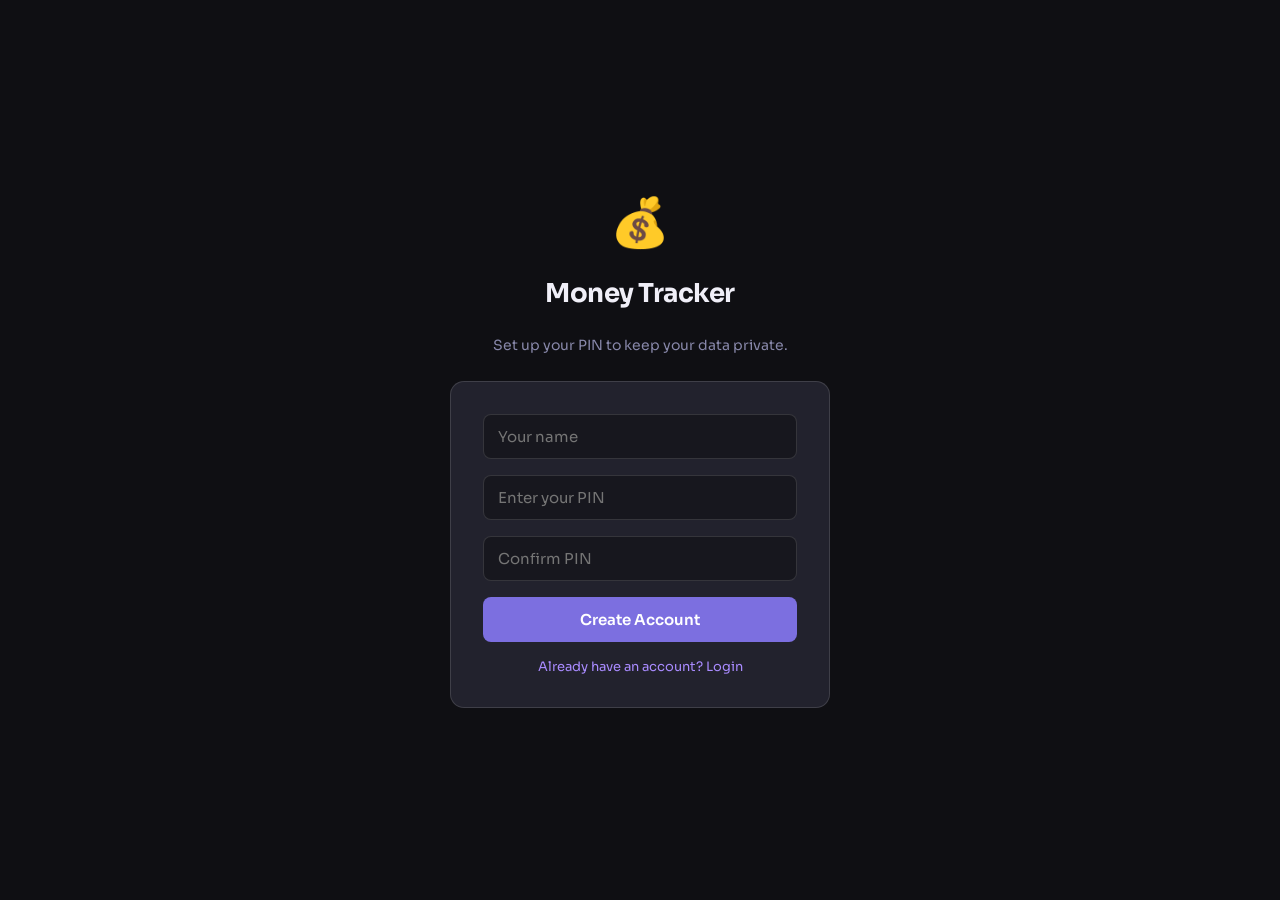
==== index.html @ 52f1f3c0 "Rename money-tracker.html to index.html" ====
<!DOCTYPE html>
<html lang="en">
<head>
<meta charset="UTF-8">
<meta name="viewport" content="width=device-width, initial-scale=1.0">
<title>My Money Tracker</title>
<link href="https://fonts.googleapis.com/css2?family=Sora:wght@300;400;500;600;700&family=JetBrains+Mono:wght@400;500&display=swap" rel="stylesheet">
<style>
  :root {
    --bg: #0f0f13;
    --bg2: #17171e;
    --bg3: #1e1e28;
    --card: #22222d;
    --border: rgba(255,255,255,0.07);
    --border2: rgba(255,255,255,0.13);
    --text: #f0eff8;
    --muted: #8888aa;
    --accent: #7c6fe0;
    --accent2: #a98bff;
    --green: #4ade9a;
    --green2: #1a4d35;
    --red: #f0615a;
    --red2: #4d1a1a;
    --yellow: #f5c842;
    --yellow2: #4d3d10;
    --radius: 14px;
    --radius-sm: 8px;
    --font: 'Sora', sans-serif;
    --mono: 'JetBrains Mono', monospace;
    --shadow: 0 4px 24px rgba(0,0,0,0.4);
  }
  * { box-sizing: border-box; margin: 0; padding: 0; }
  body { background: var(--bg); color: var(--text); font-family: var(--font); min-height: 100vh; }

  /* ── LOCK SCREEN ── */
  #lock-screen {
    position: fixed; inset: 0; background: var(--bg);
    display: flex; flex-direction: column; align-items: center; justify-content: center;
    z-index: 1000; gap: 24px; padding: 24px;
  }
  .lock-logo { font-size: 48px; }
  .lock-title { font-size: 26px; font-weight: 700; letter-spacing: -0.5px; }
  .lock-sub { color: var(--muted); font-size: 14px; text-align: center; line-height: 1.6; }
  .lock-box {
    background: var(--card); border: 1px solid var(--border2);
    border-radius: var(--radius); padding: 32px; width: 100%; max-width: 380px;
    display: flex; flex-direction: column; gap: 16px;
  }
  .lock-box input {
    background: var(--bg2); border: 1px solid var(--border2); color: var(--text);
    font-family: var(--font); font-size: 15px; padding: 12px 14px;
    border-radius: var(--radius-sm); width: 100%; outline: none;
    transition: border-color 0.2s;
  }
  .lock-box input:focus { border-color: var(--accent2); }
  .btn-primary {
    background: var(--accent); color: #fff; border: none; cursor: pointer;
    padding: 13px 20px; border-radius: var(--radius-sm); font-family: var(--font);
    font-size: 15px; font-weight: 600; transition: background 0.2s, transform 0.1s;
    width: 100%;
  }
  .btn-primary:hover { background: var(--accent2); }
  .btn-primary:active { transform: scale(0.98); }
  .lock-error { color: var(--red); font-size: 13px; text-align: center; display: none; }
  .lock-switch { color: var(--accent2); cursor: pointer; font-size: 13px; text-align: center; }
  .lock-switch:hover { text-decoration: underline; }

  /* ── MAIN APP ── */
  #app { display: none; min-height: 100vh; }

  /* TOP NAV */
  .topnav {
    background: var(--bg2); border-bottom: 1px solid var(--border);
    padding: 0 20px; display: flex; align-items: center; justify-content: space-between;
    height: 58px; position: sticky; top: 0; z-index: 100;
  }
  .nav-brand { font-size: 16px; font-weight: 700; letter-spacing: -0.3px; }
  .nav-brand span { color: var(--accent2); }
  .nav-month { display: flex; align-items: center; gap: 8px; }
  .nav-month select {
    background: var(--bg3); border: 1px solid var(--border2); color: var(--text);
    font-family: var(--font); font-size: 13px; padding: 6px 10px;
    border-radius: var(--radius-sm); outline: none; cursor: pointer;
  }
  .btn-logout {
    background: transparent; border: 1px solid var(--border2); color: var(--muted);
    padding: 6px 12px; border-radius: var(--radius-sm); font-size: 12px;
    cursor: pointer; font-family: var(--font); transition: all 0.2s;
  }
  .btn-logout:hover { border-color: var(--red); color: var(--red); }

  /* TABS */
  .tabs {
    display: flex; gap: 4px; padding: 16px 20px 0;
    border-bottom: 1px solid var(--border);
    background: var(--bg2);
  }
  .tab-btn {
    background: transparent; border: none; color: var(--muted);
    font-family: var(--font); font-size: 14px; padding: 8px 14px;
    cursor: pointer; border-bottom: 2px solid transparent;
    transition: all 0.2s; border-radius: var(--radius-sm) var(--radius-sm) 0 0;
    font-weight: 500;
  }
  .tab-btn.active { color: var(--accent2); border-bottom-color: var(--accent2); background: var(--bg3); }

  .page { display: none; padding: 20px; max-width: 720px; margin: 0 auto; }
  .page.active { display: block; }

  /* SUMMARY CARDS */
  .summary-grid { display: grid; grid-template-columns: 1fr 1fr; gap: 12px; margin-bottom: 20px; }
  .sum-card {
    background: var(--card); border: 1px solid var(--border);
    border-radius: var(--radius); padding: 16px;
  }
  .sum-card.full { grid-column: 1/-1; }
  .sum-label { font-size: 11px; color: var(--muted); text-transform: uppercase; letter-spacing: 0.8px; margin-bottom: 6px; }
  .sum-val { font-size: 22px; font-weight: 700; font-family: var(--mono); letter-spacing: -0.5px; }
  .sum-val.green { color: var(--green); }
  .sum-val.red { color: var(--red); }
  .sum-val.yellow { color: var(--yellow); }
  .progress-bar { height: 6px; background: var(--bg3); border-radius: 99px; margin-top: 10px; overflow: hidden; }
  .progress-fill { height: 100%; border-radius: 99px; transition: width 0.6s ease; }

  /* BUDGET SETUP */
  .setup-section {
    background: var(--card); border: 1px solid var(--border);
    border-radius: var(--radius); padding: 20px; margin-bottom: 20px;
  }
  .setup-section h3 { font-size: 14px; font-weight: 600; margin-bottom: 14px; color: var(--muted); text-transform: uppercase; letter-spacing: 0.6px; }
  .input-row { display: flex; gap: 10px; align-items: center; flex-wrap: wrap; }
  .input-row input, .input-row select {
    flex: 1; min-width: 120px; background: var(--bg2);
    border: 1px solid var(--border2); color: var(--text);
    font-family: var(--font); font-size: 14px;
    padding: 10px 12px; border-radius: var(--radius-sm); outline: none;
    transition: border-color 0.2s;
  }
  .input-row input:focus, .input-row select:focus { border-color: var(--accent2); }
  .btn-sm {
    background: var(--accent); color: #fff; border: none; cursor: pointer;
    padding: 10px 16px; border-radius: var(--radius-sm);
    font-family: var(--font); font-size: 13px; font-weight: 600;
    transition: background 0.2s; white-space: nowrap;
  }
  .btn-sm:hover { background: var(--accent2); }
  .btn-sm.danger { background: var(--red2); color: var(--red); }
  .btn-sm.danger:hover { background: var(--red); color: #fff; }
  .btn-sm.neutral { background: var(--bg3); color: var(--muted); border: 1px solid var(--border2); }

  /* ADD EXPENSE */
  .add-form {
    background: var(--card); border: 1px solid var(--border2);
    border-radius: var(--radius); padding: 20px; margin-bottom: 20px;
  }
  .add-form h3 { font-size: 14px; font-weight: 600; margin-bottom: 14px; color: var(--muted); text-transform: uppercase; letter-spacing: 0.6px; }
  .form-grid { display: grid; grid-template-columns: 1fr 1fr; gap: 10px; }
  .form-grid input, .form-grid select, .form-grid textarea {
    background: var(--bg2); border: 1px solid var(--border2); color: var(--text);
    font-family: var(--font); font-size: 14px; padding: 10px 12px;
    border-radius: var(--radius-sm); outline: none; transition: border-color 0.2s;
    width: 100%;
  }
  .form-grid input:focus, .form-grid select:focus, .form-grid textarea:focus { border-color: var(--accent2); }
  .form-grid .span2 { grid-column: 1/-1; }
  .form-grid textarea { resize: vertical; min-height: 60px; }
  .cat-chips { display: flex; flex-wrap: wrap; gap: 7px; grid-column: 1/-1; }
  .cat-chip {
    background: var(--bg3); border: 1px solid var(--border2); color: var(--muted);
    padding: 6px 12px; border-radius: 99px; font-size: 12px; cursor: pointer;
    transition: all 0.15s; font-family: var(--font);
  }
  .cat-chip.selected { background: var(--accent); color: #fff; border-color: var(--accent); }
  .cat-chip:hover:not(.selected) { border-color: var(--accent2); color: var(--accent2); }

  /* EXPENSE LIST */
  .list-header { display: flex; justify-content: space-between; align-items: center; margin-bottom: 12px; }
  .list-title { font-size: 14px; font-weight: 600; color: var(--muted); text-transform: uppercase; letter-spacing: 0.6px; }
  .expense-item {
    background: var(--card); border: 1px solid var(--border);
    border-radius: var(--radius); padding: 14px 16px; margin-bottom: 8px;
    display: flex; align-items: center; gap: 14px;
    transition: border-color 0.2s;
  }
  .expense-item:hover { border-color: var(--border2); }
  .cat-icon {
    width: 38px; height: 38px; border-radius: 10px;
    display: flex; align-items: center; justify-content: center;
    font-size: 18px; flex-shrink: 0;
  }
  .exp-info { flex: 1; min-width: 0; }
  .exp-cat { font-size: 13px; font-weight: 600; }
  .exp-note { font-size: 12px; color: var(--muted); margin-top: 2px; white-space: nowrap; overflow: hidden; text-overflow: ellipsis; }
  .exp-date { font-size: 11px; color: var(--muted); margin-top: 3px; font-family: var(--mono); }
  .exp-amount { font-size: 16px; font-weight: 700; font-family: var(--mono); color: var(--red); flex-shrink: 0; }
  .exp-del {
    background: transparent; border: none; color: var(--muted); cursor: pointer;
    padding: 4px; border-radius: var(--radius-sm); font-size: 16px;
    transition: color 0.2s; flex-shrink: 0;
  }
  .exp-del:hover { color: var(--red); }
  .empty-state { text-align: center; color: var(--muted); padding: 40px 0; font-size: 14px; }

  /* HISTORY */
  .month-card {
    background: var(--card); border: 1px solid var(--border);
    border-radius: var(--radius); margin-bottom: 12px; overflow: hidden;
  }
  .month-header {
    padding: 14px 18px; cursor: pointer; display: flex;
    justify-content: space-between; align-items: center;
    transition: background 0.15s;
  }
  .month-header:hover { background: var(--bg3); }
  .month-name { font-size: 15px; font-weight: 600; }
  .month-summary { display: flex; gap: 16px; align-items: center; }
  .month-stat { text-align: right; }
  .month-stat .label { font-size: 10px; color: var(--muted); }
  .month-stat .val { font-size: 14px; font-weight: 700; font-family: var(--mono); }
  .month-body { display: none; padding: 0 18px 16px; }
  .month-body.open { display: block; }

  /* CATEGORY BREAKDOWN */
  .cat-breakdown { margin-top: 14px; }
  .cat-row { display: flex; align-items: center; gap: 10px; margin-bottom: 8px; }
  .cat-row-name { font-size: 13px; width: 130px; flex-shrink: 0; white-space: nowrap; overflow: hidden; text-overflow: ellipsis; }
  .cat-row-bar { flex: 1; height: 6px; background: var(--bg3); border-radius: 99px; overflow: hidden; }
  .cat-row-fill { height: 100%; background: var(--accent); border-radius: 99px; }
  .cat-row-amt { font-size: 12px; font-family: var(--mono); color: var(--muted); width: 70px; text-align: right; flex-shrink: 0; }

  /* SETTINGS */
  .settings-section {
    background: var(--card); border: 1px solid var(--border);
    border-radius: var(--radius); padding: 20px; margin-bottom: 16px;
  }
  .settings-section h3 { font-size: 14px; font-weight: 600; margin-bottom: 14px; color: var(--muted); text-transform: uppercase; letter-spacing: 0.6px; }
  .custom-cat-list { display: flex; flex-wrap: wrap; gap: 8px; margin-top: 10px; }
  .custom-cat-tag {
    background: var(--bg3); border: 1px solid var(--border2);
    border-radius: 99px; padding: 5px 12px; font-size: 13px;
    display: flex; align-items: center; gap: 6px;
  }
  .custom-cat-tag button {
    background: none; border: none; color: var(--muted);
    cursor: pointer; font-size: 14px; padding: 0; line-height: 1;
  }
  .custom-cat-tag button:hover { color: var(--red); }

  /* CURRENCY symbol prefix */
  .currency-wrap { position: relative; }
  .currency-wrap::before {
    content: 'Rs.'; position: absolute; left: 11px; top: 50%; transform: translateY(-50%);
    font-size: 12px; color: var(--muted); font-family: var(--mono); pointer-events: none;
  }
  .currency-wrap input { padding-left: 38px !important; }

  @media (max-width: 500px) {
    .summary-grid { grid-template-columns: 1fr; }
    .form-grid { grid-template-columns: 1fr; }
    .form-grid .span2 { grid-column: 1; }
    .cat-chips { grid-column: 1; }
    .month-summary { gap: 10px; }
    .tabs { overflow-x: auto; }
    .tab-btn { white-space: nowrap; }
  }
</style>
</head>
<body>

<!-- ════════════════════════════════════════════ LOCK SCREEN -->
<div id="lock-screen">
  <div class="lock-logo">💰</div>
  <div class="lock-title">Money Tracker</div>
  <p class="lock-sub" id="lock-sub">Track your monthly budget, expenses,<br>and savings — all private to you.</p>
  <div class="lock-box">
    <div id="signup-fields" style="display:none; flex-direction:column; gap:12px;">
      <input type="text" id="reg-name" placeholder="Your name" autocomplete="off">
    </div>
    <input type="password" id="pin-input" placeholder="Enter your PIN" maxlength="20" autocomplete="current-password">
    <div id="pin-confirm-wrap" style="display:none;">
      <input type="password" id="pin-confirm" placeholder="Confirm PIN" maxlength="20" style="width:100%;">
    </div>
    <div class="lock-error" id="lock-error">Incorrect PIN. Try again.</div>
    <button class="btn-primary" id="lock-btn">Unlock</button>
    <div class="lock-switch" id="lock-switch">First time? Create account</div>
  </div>
</div>

<!-- ════════════════════════════════════════════ MAIN APP -->
<div id="app">
  <nav class="topnav">
    <div class="nav-brand">💰 <span>Pocket</span>Track</div>
    <div class="nav-month">
      <select id="month-select" onchange="switchMonth()"></select>
      <button class="btn-logout" onclick="logout()">Logout</button>
    </div>
  </nav>

  <div class="tabs">
    <button class="tab-btn active" onclick="showTab('dashboard')">Dashboard</button>
    <button class="tab-btn" onclick="showTab('add')">+ Add</button>
    <button class="tab-btn" onclick="showTab('history')">History</button>
    <button class="tab-btn" onclick="showTab('settings')">Settings</button>
  </div>

  <!-- ── DASHBOARD ── -->
  <div class="page active" id="tab-dashboard">
    <div style="margin-bottom:16px; margin-top:4px;">
      <span style="font-size:13px; color:var(--muted);">Hello, </span>
      <span style="font-size:13px; font-weight:600;" id="greet-name">—</span>
    </div>

    <!-- Budget Setup -->
    <div class="setup-section">
      <h3>Monthly Budget</h3>
      <div class="input-row">
        <div class="currency-wrap" style="flex:1;">
          <input type="number" id="budget-input" placeholder="0" min="0">
        </div>
        <button class="btn-sm" onclick="saveBudget()">Set Budget</button>
      </div>
    </div>

    <!-- Summary Cards -->
    <div class="summary-grid">
      <div class="sum-card">
        <div class="sum-label">Total Budget</div>
        <div class="sum-val" id="s-budget">Rs. 0</div>
      </div>
      <div class="sum-card">
        <div class="sum-label">Total Spent</div>
        <div class="sum-val red" id="s-spent">Rs. 0</div>
      </div>
      <div class="sum-card full">
        <div style="display:flex;justify-content:space-between;align-items:center;">
          <div>
            <div class="sum-label" id="leftover-label">Remaining</div>
            <div class="sum-val" id="s-left" style="color:var(--green)">Rs. 0</div>
          </div>
          <div style="text-align:right;">
            <div class="sum-label">Used</div>
            <div class="sum-val" id="s-pct" style="font-size:18px;">0%</div>
          </div>
        </div>
        <div class="progress-bar">
          <div class="progress-fill" id="progress-fill" style="width:0%;background:var(--green);"></div>
        </div>
      </div>
    </div>

    <!-- Today's Expenses List -->
    <div class="list-header">
      <div class="list-title">This Month's Expenses</div>
      <span id="exp-count" style="font-size:12px;color:var(--muted);"></span>
    </div>
    <div id="expense-list">
      <div class="empty-state">No expenses yet. Tap "+ Add" to get started.</div>
    </div>
  </div>

  <!-- ── ADD EXPENSE ── -->
  <div class="page" id="tab-add">
    <div class="add-form">
      <h3>Add Expense</h3>
      <div class="form-grid">
        <div class="cat-chips span2" id="cat-chips"></div>
        <input type="text" id="exp-place" placeholder="Place / Shop name (optional)" class="span2">
        <div class="currency-wrap" style="grid-column:1;">
          <input type="number" id="exp-amount" placeholder="Amount" min="0">
        </div>
        <input type="date" id="exp-date" style="grid-column:2;">
        <textarea class="span2" id="exp-note" placeholder="Note (optional)"></textarea>
        <button class="btn-primary span2" onclick="addExpense()">Add Expense</button>
      </div>
    </div>
  </div>

  <!-- ── HISTORY ── -->
  <div class="page" id="tab-history">
    <div id="history-list">
      <div class="empty-state">No history yet.</div>
    </div>
  </div>

  <!-- ── SETTINGS ── -->
  <div class="page" id="tab-settings">
    <div class="settings-section">
      <h3>Custom Categories</h3>
      <p style="font-size:13px;color:var(--muted);margin-bottom:12px;">Add your own spending categories (e.g. "Gym", "Books").</p>
      <div class="input-row">
        <input type="text" id="new-cat-name" placeholder="Category name" style="flex:1;">
        <input type="text" id="new-cat-icon" placeholder="Icon (emoji)" style="width:80px; flex:none;">
        <button class="btn-sm" onclick="addCustomCat()">Add</button>
      </div>
      <div class="custom-cat-list" id="custom-cat-list"></div>
    </div>

    <div class="settings-section">
      <h3>Change PIN</h3>
      <div class="input-row" style="flex-direction:column; align-items:stretch;">
        <input type="password" id="old-pin" placeholder="Current PIN">
        <input type="password" id="new-pin" placeholder="New PIN">
        <button class="btn-sm" onclick="changePin()">Update PIN</button>
      </div>
      <p id="pin-msg" style="font-size:12px;color:var(--green);margin-top:8px;display:none;">PIN updated!</p>
    </div>

    <div class="settings-section">
      <h3>Danger Zone</h3>
      <p style="font-size:13px;color:var(--muted);margin-bottom:12px;">Delete all data for the currently viewed month.</p>
      <button class="btn-sm danger" onclick="clearMonth()">Clear This Month's Data</button>
    </div>
  </div>
</div>

<script>
// ═══════════════════════════════════════════════
// STORAGE HELPERS
// ═══════════════════════════════════════════════
const STORAGE_KEY = 'pockettrack_v1';

function loadData() {
  try {
    return JSON.parse(localStorage.getItem(STORAGE_KEY)) || {};
  } catch { return {}; }
}

function saveData(data) {
  localStorage.setItem(STORAGE_KEY, JSON.stringify(data));
}

// ═══════════════════════════════════════════════
// DEFAULT CATEGORIES
// ═══════════════════════════════════════════════
const DEFAULT_CATS = [
  { id: 'food',      label: 'Food',       icon: '🍱', color: '#f5a623' },
  { id: 'transport', label: 'Bus Fare',   icon: '🚌', color: '#4a90d9' },
  { id: 'rickshaw',  label: 'Rickshaw',   icon: '🛺', color: '#7b68ee' },
  { id: 'donation',  label: 'Donation',   icon: '🤲', color: '#4ade9a' },
  { id: 'outing',    label: 'Outing',     icon: '🎉', color: '#f06ba0' },
  { id: 'shopping',  label: 'Shopping',   icon: '🛍️',  color: '#ff7f50' },
  { id: 'health',    label: 'Health',     icon: '💊', color: '#e74c3c' },
  { id: 'education', label: 'Education',  icon: '📚', color: '#2ecc71' },
  { id: 'bills',     label: 'Bills',      icon: '📃', color: '#95a5a6' },
  { id: 'mobile',    label: 'Mobile/Net', icon: '📱', color: '#1abc9c' },
  { id: 'other',     label: 'Other',      icon: '💸', color: '#aaa' },
];

// ═══════════════════════════════════════════════
// STATE
// ═══════════════════════════════════════════════
let currentMonth = '';
let selectedCat = '';

// ═══════════════════════════════════════════════
// LOCK SCREEN
// ═══════════════════════════════════════════════
let isSignup = false;

function initLock() {
  const data = loadData();
  const hasAccount = !!data.pin;
  if (!hasAccount) {
    isSignup = true;
    document.getElementById('lock-sub').textContent = 'Set up your PIN to keep your data private.';
    document.getElementById('lock-btn').textContent = 'Create Account';
    document.getElementById('lock-switch').textContent = 'Already have an account? Login';
    document.getElementById('signup-fields').style.display = 'flex';
    document.getElementById('pin-confirm-wrap').style.display = 'block';
  }
}

document.getElementById('lock-btn').addEventListener('click', () => {
  const data = loadData();
  const pin = document.getElementById('pin-input').value.trim();
  const err = document.getElementById('lock-error');
  err.style.display = 'none';

  if (!pin) { err.textContent = 'Please enter a PIN.'; err.style.display = 'block'; return; }

  if (isSignup) {
    const name = document.getElementById('reg-name').value.trim();
    const confirm = document.getElementById('pin-confirm').value.trim();
    if (!name) { err.textContent = 'Please enter your name.'; err.style.display = 'block'; return; }
    if (pin !== confirm) { err.textContent = 'PINs do not match.'; err.style.display = 'block'; return; }
    data.pin = pin;
    data.name = name;
    saveData(data);
    unlockApp();
  } else {
    if (pin === data.pin) { unlockApp(); }
    else { err.textContent = 'Incorrect PIN. Try again.'; err.style.display = 'block'; }
  }
});

document.getElementById('pin-input').addEventListener('keydown', e => { if (e.key === 'Enter') document.getElementById('lock-btn').click(); });

document.getElementById('lock-switch').addEventListener('click', () => {
  isSignup = !isSignup;
  const err = document.getElementById('lock-error');
  err.style.display = 'none';
  if (isSignup) {
    document.getElementById('lock-btn').textContent = 'Create Account';
    document.getElementById('lock-switch').textContent = 'Already have an account? Login';
    document.getElementById('signup-fields').style.display = 'flex';
    document.getElementById('pin-confirm-wrap').style.display = 'block';
    document.getElementById('lock-sub').textContent = 'Set up your PIN to keep your data private.';
  } else {
    document.getElementById('lock-btn').textContent = 'Unlock';
    document.getElementById('lock-switch').textContent = 'First time? Create account';
    document.getElementById('signup-fields').style.display = 'none';
    document.getElementById('pin-confirm-wrap').style.display = 'none';
    document.getElementById('lock-sub').textContent = 'Track your monthly budget, expenses,\nand savings — all private to you.';
  }
});

function unlockApp() {
  document.getElementById('lock-screen').style.display = 'none';
  document.getElementById('app').style.display = 'block';
  initApp();
}

function logout() {
  document.getElementById('lock-screen').style.display = 'flex';
  document.getElementById('app').style.display = 'none';
  document.getElementById('pin-input').value = '';
}

// ═══════════════════════════════════════════════
// MONTH UTILS
// ═══════════════════════════════════════════════
function getMonthKey(date) {
  const d = date || new Date();
  return d.getFullYear() + '-' + String(d.getMonth() + 1).padStart(2, '0');
}

function monthLabel(key) {
  const [y, m] = key.split('-');
  const months = ['Jan','Feb','Mar','Apr','May','Jun','Jul','Aug','Sep','Oct','Nov','Dec'];
  return months[parseInt(m) - 1] + ' ' + y;
}

function getAllMonthKeys(data) {
  const keys = new Set();
  keys.add(getMonthKey());
  Object.keys(data).forEach(k => {
    if (/^\d{4}-\d{2}$/.test(k)) keys.add(k);
  });
  return Array.from(keys).sort((a,b) => b.localeCompare(a));
}

// ═══════════════════════════════════════════════
// INIT APP
// ═══════════════════════════════════════════════
function initApp() {
  const data = loadData();
  currentMonth = getMonthKey();

  document.getElementById('greet-name').textContent = data.name || 'Friend';

  populateMonthSelect();
  renderDashboard();
  renderCategoryChips();
  renderCustomCats();
  renderHistory();

  // default date to today
  document.getElementById('exp-date').value = new Date().toISOString().split('T')[0];
}

function populateMonthSelect() {
  const sel = document.getElementById('month-select');
  const data = loadData();
  const keys = getAllMonthKeys(data);
  sel.innerHTML = '';
  keys.forEach(k => {
    const o = document.createElement('option');
    o.value = k;
    o.textContent = monthLabel(k);
    if (k === currentMonth) o.selected = true;
    sel.appendChild(o);
  });
}

function switchMonth() {
  currentMonth = document.getElementById('month-select').value;
  renderDashboard();
}

// ═══════════════════════════════════════════════
// BUDGET
// ═══════════════════════════════════════════════
function saveBudget() {
  const val = parseFloat(document.getElementById('budget-input').value);
  if (!val || val <= 0) { alert('Please enter a valid budget amount.'); return; }
  const data = loadData();
  if (!data[currentMonth]) data[currentMonth] = {};
  data[currentMonth].budget = val;
  saveData(data);
  renderDashboard();
}

// ═══════════════════════════════════════════════
// CATEGORIES
// ═══════════════════════════════════════════════
function getAllCats() {
  const data = loadData();
  const custom = (data.customCats || []).map(c => ({
    id: 'custom_' + c.label.toLowerCase().replace(/\s+/g,'_'),
    label: c.label,
    icon: c.icon || '🏷️',
    color: '#a98bff'
  }));
  return [...DEFAULT_CATS, ...custom];
}

function renderCategoryChips() {
  const cats = getAllCats();
  const wrap = document.getElementById('cat-chips');
  wrap.innerHTML = '';
  cats.forEach(cat => {
    const btn = document.createElement('button');
    btn.className = 'cat-chip' + (selectedCat === cat.id ? ' selected' : '');
    btn.textContent = cat.icon + ' ' + cat.label;
    btn.onclick = () => {
      selectedCat = cat.id;
      renderCategoryChips();
    };
    wrap.appendChild(btn);
  });
}

// ═══════════════════════════════════════════════
// ADD EXPENSE
// ═══════════════════════════════════════════════
function addExpense() {
  const amount = parseFloat(document.getElementById('exp-amount').value);
  const date = document.getElementById('exp-date').value;
  const note = document.getElementById('exp-note').value.trim();
  const place = document.getElementById('exp-place').value.trim();

  if (!selectedCat) { alert('Please select a category.'); return; }
  if (!amount || amount <= 0) { alert('Please enter a valid amount.'); return; }
  if (!date) { alert('Please select a date.'); return; }

  const monthKey = date.substring(0, 7);
  const cats = getAllCats();
  const catObj = cats.find(c => c.id === selectedCat);

  const expense = {
    id: Date.now(),
    cat: selectedCat,
    catLabel: catObj ? catObj.label : selectedCat,
    catIcon: catObj ? catObj.icon : '💸',
    amount,
    date,
    note,
    place
  };

  const data = loadData();
  if (!data[monthKey]) data[monthKey] = {};
  if (!data[monthKey].expenses) data[monthKey].expenses = [];
  data[monthKey].expenses.push(expense);
  saveData(data);

  // reset form
  document.getElementById('exp-amount').value = '';
  document.getElementById('exp-note').value = '';
  document.getElementById('exp-place').value = '';
  selectedCat = '';
  renderCategoryChips();

  // update currentMonth if added to different month
  currentMonth = monthKey;
  populateMonthSelect();
  document.getElementById('month-select').value = monthKey;
  renderDashboard();
  renderHistory();
  showTab('dashboard');
}

// ═══════════════════════════════════════════════
// DELETE EXPENSE
// ═══════════════════════════════════════════════
function deleteExpense(id) {
  if (!confirm('Delete this expense?')) return;
  const data = loadData();
  const monthData = data[currentMonth];
  if (!monthData || !monthData.expenses) return;
  monthData.expenses = monthData.expenses.filter(e => e.id !== id);
  saveData(data);
  renderDashboard();
  renderHistory();
}

// ═══════════════════════════════════════════════
// RENDER DASHBOARD
// ═══════════════════════════════════════════════
function renderDashboard() {
  const data = loadData();
  const monthData = data[currentMonth] || {};
  const budget = monthData.budget || 0;
  const expenses = monthData.expenses || [];
  const spent = expenses.reduce((s, e) => s + e.amount, 0);
  const left = budget - spent;
  const pct = budget > 0 ? Math.min(100, Math.round((spent / budget) * 100)) : 0;

  if (budget > 0) {
    document.getElementById('budget-input').value = budget;
  }

  document.getElementById('s-budget').textContent = 'Rs. ' + budget.toLocaleString();
  document.getElementById('s-spent').textContent = 'Rs. ' + spent.toLocaleString();

  const leftEl = document.getElementById('s-left');
  const labelEl = document.getElementById('leftover-label');
  const fillEl = document.getElementById('progress-fill');

  if (left >= 0) {
    leftEl.textContent = 'Rs. ' + left.toLocaleString();
    leftEl.style.color = 'var(--green)';
    labelEl.textContent = 'Remaining';
    fillEl.style.background = pct > 80 ? 'var(--yellow)' : 'var(--green)';
  } else {
    leftEl.textContent = '- Rs. ' + Math.abs(left).toLocaleString();
    leftEl.style.color = 'var(--red)';
    labelEl.textContent = 'Over Budget!';
    fillEl.style.background = 'var(--red)';
  }

  document.getElementById('s-pct').textContent = pct + '%';
  fillEl.style.width = pct + '%';

  // Expense List
  const listEl = document.getElementById('expense-list');
  const count = document.getElementById('exp-count');
  const sorted = [...expenses].sort((a,b) => new Date(b.date) - new Date(a.date));

  count.textContent = sorted.length + ' transaction' + (sorted.length !== 1 ? 's' : '');

  if (sorted.length === 0) {
    listEl.innerHTML = '<div class="empty-state">No expenses yet. Tap "+ Add" to get started.</div>';
    return;
  }

  listEl.innerHTML = sorted.map(e => `
    <div class="expense-item">
      <div class="cat-icon" style="background:${getCatColor(e.cat)}22;">
        <span style="font-size:18px;">${e.catIcon}</span>
      </div>
      <div class="exp-info">
        <div class="exp-cat">${e.catLabel}${e.place ? ' · ' + e.place : ''}</div>
        ${e.note ? `<div class="exp-note">${e.note}</div>` : ''}
        <div class="exp-date">${formatDate(e.date)}</div>
      </div>
      <div class="exp-amount">− Rs. ${e.amount.toLocaleString()}</div>
      <button class="exp-del" onclick="deleteExpense(${e.id})" title="Delete">✕</button>
    </div>
  `).join('');
}

// ═══════════════════════════════════════════════
// RENDER HISTORY
// ═══════════════════════════════════════════════
function renderHistory() {
  const data = loadData();
  const keys = getAllMonthKeys(data);
  const el = document.getElementById('history-list');

  const validKeys = keys.filter(k => data[k] && (data[k].budget || (data[k].expenses && data[k].expenses.length)));

  if (validKeys.length === 0) {
    el.innerHTML = '<div class="empty-state">No history yet.</div>';
    return;
  }

  el.innerHTML = validKeys.map(key => {
    const md = data[key] || {};
    const expenses = md.expenses || [];
    const budget = md.budget || 0;
    const spent = expenses.reduce((s, e) => s + e.amount, 0);
    const left = budget - spent;

    const catTotals = {};
    expenses.forEach(e => {
      if (!catTotals[e.catLabel]) catTotals[e.catLabel] = { total: 0, icon: e.catIcon, cat: e.cat };
      catTotals[e.catLabel].total += e.amount;
    });

    const maxCat = Math.max(...Object.values(catTotals).map(c => c.total), 1);
    const catBreakdown = Object.entries(catTotals)
      .sort((a,b) => b[1].total - a[1].total)
      .map(([label, info]) => `
        <div class="cat-row">
          <div class="cat-row-name">${info.icon} ${label}</div>
          <div class="cat-row-bar"><div class="cat-row-fill" style="width:${Math.round((info.total/maxCat)*100)}%;background:${getCatColor(info.cat)};"></div></div>
          <div class="cat-row-amt">Rs. ${info.total.toLocaleString()}</div>
        </div>
      `).join('');

    const leftColor = left >= 0 ? 'var(--green)' : 'var(--red)';
    const leftLabel = left >= 0 ? 'Left' : 'Over';
    const leftAmt = left >= 0 ? left : Math.abs(left);

    return `
      <div class="month-card">
        <div class="month-header" onclick="toggleHistory('${key}')">
          <div class="month-name">${monthLabel(key)}</div>
          <div class="month-summary">
            <div class="month-stat">
              <div class="label">Budget</div>
              <div class="val">Rs. ${budget.toLocaleString()}</div>
            </div>
            <div class="month-stat">
              <div class="label">Spent</div>
              <div class="val" style="color:var(--red)">Rs. ${spent.toLocaleString()}</div>
            </div>
            <div class="month-stat">
              <div class="label">${leftLabel}</div>
              <div class="val" style="color:${leftColor}">Rs. ${leftAmt.toLocaleString()}</div>
            </div>
          </div>
        </div>
        <div class="month-body" id="hist-${key}">
          ${expenses.length === 0 ? '<p style="color:var(--muted);font-size:13px;">No expenses recorded.</p>' : `
            <div class="cat-breakdown">${catBreakdown}</div>
            <div style="margin-top:14px;">
              ${[...expenses].sort((a,b) => new Date(b.date) - new Date(a.date)).map(e => `
                <div style="display:flex;justify-content:space-between;align-items:center;padding:7px 0;border-bottom:1px solid var(--border);">
                  <div style="display:flex;align-items:center;gap:8px;">
                    <span>${e.catIcon}</span>
                    <div>
                      <div style="font-size:13px;">${e.catLabel}${e.place ? ' · ' + e.place : ''}</div>
                      <div style="font-size:11px;color:var(--muted);">${formatDate(e.date)}${e.note ? ' · ' + e.note : ''}</div>
                    </div>
                  </div>
                  <div style="font-size:14px;font-family:var(--mono);color:var(--red);">−Rs.${e.amount.toLocaleString()}</div>
                </div>
              `).join('')}
            </div>
          `}
        </div>
      </div>`;
  }).join('');
}

function toggleHistory(key) {
  const el = document.getElementById('hist-' + key);
  if (el) el.classList.toggle('open');
}

// ═══════════════════════════════════════════════
// CUSTOM CATEGORIES
// ═══════════════════════════════════════════════
function addCustomCat() {
  const name = document.getElementById('new-cat-name').value.trim();
  const icon = document.getElementById('new-cat-icon').value.trim();
  if (!name) { alert('Please enter a category name.'); return; }

  const data = loadData();
  if (!data.customCats) data.customCats = [];
  if (data.customCats.find(c => c.label.toLowerCase() === name.toLowerCase())) {
    alert('Category already exists.'); return;
  }
  data.customCats.push({ label: name, icon: icon || '🏷️' });
  saveData(data);
  document.getElementById('new-cat-name').value = '';
  document.getElementById('new-cat-icon').value = '';
  renderCustomCats();
  renderCategoryChips();
}

function removeCustomCat(label) {
  const data = loadData();
  data.customCats = (data.customCats || []).filter(c => c.label !== label);
  saveData(data);
  renderCustomCats();
  renderCategoryChips();
}

function renderCustomCats() {
  const data = loadData();
  const cats = data.customCats || [];
  const el = document.getElementById('custom-cat-list');
  if (cats.length === 0) {
    el.innerHTML = '<p style="font-size:13px;color:var(--muted);">No custom categories yet.</p>';
    return;
  }
  el.innerHTML = cats.map(c => `
    <div class="custom-cat-tag">
      <span>${c.icon}</span> ${c.label}
      <button onclick="removeCustomCat('${c.label}')">✕</button>
    </div>
  `).join('');
}

// ═══════════════════════════════════════════════
// CHANGE PIN
// ═══════════════════════════════════════════════
function changePin() {
  const oldPin = document.getElementById('old-pin').value;
  const newPin = document.getElementById('new-pin').value;
  const msg = document.getElementById('pin-msg');
  msg.style.display = 'none';

  const data = loadData();
  if (oldPin !== data.pin) { alert('Current PIN is incorrect.'); return; }
  if (!newPin) { alert('Please enter a new PIN.'); return; }
  data.pin = newPin;
  saveData(data);
  document.getElementById('old-pin').value = '';
  document.getElementById('new-pin').value = '';
  msg.style.display = 'block';
}

// ═══════════════════════════════════════════════
// CLEAR MONTH
// ═══════════════════════════════════════════════
function clearMonth() {
  if (!confirm(`Delete ALL data for ${monthLabel(currentMonth)}? This cannot be undone.`)) return;
  const data = loadData();
  delete data[currentMonth];
  saveData(data);
  populateMonthSelect();
  renderDashboard();
  renderHistory();
}

// ═══════════════════════════════════════════════
// TABS
// ═══════════════════════════════════════════════
function showTab(name) {
  document.querySelectorAll('.page').forEach(p => p.classList.remove('active'));
  document.querySelectorAll('.tab-btn').forEach(b => b.classList.remove('active'));
  document.getElementById('tab-' + name).classList.add('active');
  const tabs = { dashboard: 0, add: 1, history: 2, settings: 3 };
  document.querySelectorAll('.tab-btn')[tabs[name]].classList.add('active');

  if (name === 'add') renderCategoryChips();
  if (name === 'history') renderHistory();
  if (name === 'settings') renderCustomCats();
}

// ═══════════════════════════════════════════════
// HELPERS
// ═══════════════════════════════════════════════
function getCatColor(catId) {
  const cat = DEFAULT_CATS.find(c => c.id === catId);
  return cat ? cat.color : '#a98bff';
}

function formatDate(str) {
  const d = new Date(str + 'T00:00:00');
  return d.toLocaleDateString('en-PK', { day: 'numeric', month: 'short', year: 'numeric' });
}

// ═══════════════════════════════════════════════
// BOOT
// ═══════════════════════════════════════════════
initLock();
</script>
</body>
</html>
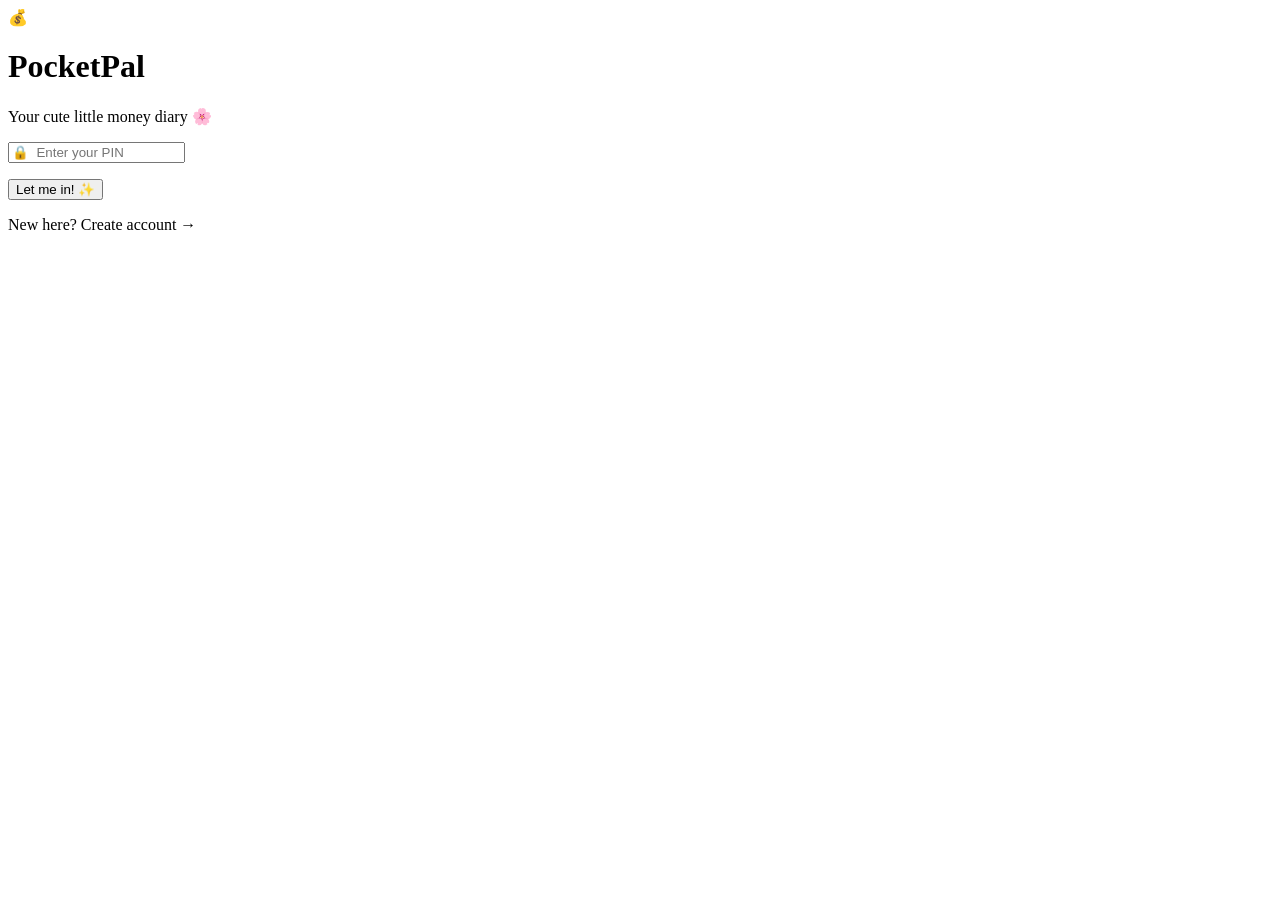
==== commit 193f6721: "Update index.html" ====
--- a/index.html
+++ b/index.html
@@ -1,964 +1,207 @@
 <!DOCTYPE html>
 <html lang="en">
 <head>
-<meta charset="UTF-8">
-<meta name="viewport" content="width=device-width, initial-scale=1.0">
-<title>My Money Tracker</title>
-<link href="https://fonts.googleapis.com/css2?family=Sora:wght@300;400;500;600;700&family=JetBrains+Mono:wght@400;500&display=swap" rel="stylesheet">
-<style>
-  :root {
-    --bg: #0f0f13;
-    --bg2: #17171e;
-    --bg3: #1e1e28;
-    --card: #22222d;
-    --border: rgba(255,255,255,0.07);
-    --border2: rgba(255,255,255,0.13);
-    --text: #f0eff8;
-    --muted: #8888aa;
-    --accent: #7c6fe0;
-    --accent2: #a98bff;
-    --green: #4ade9a;
-    --green2: #1a4d35;
-    --red: #f0615a;
-    --red2: #4d1a1a;
-    --yellow: #f5c842;
-    --yellow2: #4d3d10;
-    --radius: 14px;
-    --radius-sm: 8px;
-    --font: 'Sora', sans-serif;
-    --mono: 'JetBrains Mono', monospace;
-    --shadow: 0 4px 24px rgba(0,0,0,0.4);
-  }
-  * { box-sizing: border-box; margin: 0; padding: 0; }
-  body { background: var(--bg); color: var(--text); font-family: var(--font); min-height: 100vh; }
-
-  /* ── LOCK SCREEN ── */
-  #lock-screen {
-    position: fixed; inset: 0; background: var(--bg);
-    display: flex; flex-direction: column; align-items: center; justify-content: center;
-    z-index: 1000; gap: 24px; padding: 24px;
-  }
-  .lock-logo { font-size: 48px; }
-  .lock-title { font-size: 26px; font-weight: 700; letter-spacing: -0.5px; }
-  .lock-sub { color: var(--muted); font-size: 14px; text-align: center; line-height: 1.6; }
-  .lock-box {
-    background: var(--card); border: 1px solid var(--border2);
-    border-radius: var(--radius); padding: 32px; width: 100%; max-width: 380px;
-    display: flex; flex-direction: column; gap: 16px;
-  }
-  .lock-box input {
-    background: var(--bg2); border: 1px solid var(--border2); color: var(--text);
-    font-family: var(--font); font-size: 15px; padding: 12px 14px;
-    border-radius: var(--radius-sm); width: 100%; outline: none;
-    transition: border-color 0.2s;
-  }
-  .lock-box input:focus { border-color: var(--accent2); }
-  .btn-primary {
-    background: var(--accent); color: #fff; border: none; cursor: pointer;
-    padding: 13px 20px; border-radius: var(--radius-sm); font-family: var(--font);
-    font-size: 15px; font-weight: 600; transition: background 0.2s, transform 0.1s;
-    width: 100%;
-  }
-  .btn-primary:hover { background: var(--accent2); }
-  .btn-primary:active { transform: scale(0.98); }
-  .lock-error { color: var(--red); font-size: 13px; text-align: center; display: none; }
-  .lock-switch { color: var(--accent2); cursor: pointer; font-size: 13px; text-align: center; }
-  .lock-switch:hover { text-decoration: underline; }
-
-  /* ── MAIN APP ── */
-  #app { display: none; min-height: 100vh; }
-
-  /* TOP NAV */
-  .topnav {
-    background: var(--bg2); border-bottom: 1px solid var(--border);
-    padding: 0 20px; display: flex; align-items: center; justify-content: space-between;
-    height: 58px; position: sticky; top: 0; z-index: 100;
-  }
-  .nav-brand { font-size: 16px; font-weight: 700; letter-spacing: -0.3px; }
-  .nav-brand span { color: var(--accent2); }
-  .nav-month { display: flex; align-items: center; gap: 8px; }
-  .nav-month select {
-    background: var(--bg3); border: 1px solid var(--border2); color: var(--text);
-    font-family: var(--font); font-size: 13px; padding: 6px 10px;
-    border-radius: var(--radius-sm); outline: none; cursor: pointer;
-  }
-  .btn-logout {
-    background: transparent; border: 1px solid var(--border2); color: var(--muted);
-    padding: 6px 12px; border-radius: var(--radius-sm); font-size: 12px;
-    cursor: pointer; font-family: var(--font); transition: all 0.2s;
-  }
-  .btn-logout:hover { border-color: var(--red); color: var(--red); }
-
-  /* TABS */
-  .tabs {
-    display: flex; gap: 4px; padding: 16px 20px 0;
-    border-bottom: 1px solid var(--border);
-    background: var(--bg2);
-  }
-  .tab-btn {
-    background: transparent; border: none; color: var(--muted);
-    font-family: var(--font); font-size: 14px; padding: 8px 14px;
-    cursor: pointer; border-bottom: 2px solid transparent;
-    transition: all 0.2s; border-radius: var(--radius-sm) var(--radius-sm) 0 0;
-    font-weight: 500;
-  }
-  .tab-btn.active { color: var(--accent2); border-bottom-color: var(--accent2); background: var(--bg3); }
-
-  .page { display: none; padding: 20px; max-width: 720px; margin: 0 auto; }
-  .page.active { display: block; }
-
-  /* SUMMARY CARDS */
-  .summary-grid { display: grid; grid-template-columns: 1fr 1fr; gap: 12px; margin-bottom: 20px; }
-  .sum-card {
-    background: var(--card); border: 1px solid var(--border);
-    border-radius: var(--radius); padding: 16px;
-  }
-  .sum-card.full { grid-column: 1/-1; }
-  .sum-label { font-size: 11px; color: var(--muted); text-transform: uppercase; letter-spacing: 0.8px; margin-bottom: 6px; }
-  .sum-val { font-size: 22px; font-weight: 700; font-family: var(--mono); letter-spacing: -0.5px; }
-  .sum-val.green { color: var(--green); }
-  .sum-val.red { color: var(--red); }
-  .sum-val.yellow { color: var(--yellow); }
-  .progress-bar { height: 6px; background: var(--bg3); border-radius: 99px; margin-top: 10px; overflow: hidden; }
-  .progress-fill { height: 100%; border-radius: 99px; transition: width 0.6s ease; }
-
-  /* BUDGET SETUP */
-  .setup-section {
-    background: var(--card); border: 1px solid var(--border);
-    border-radius: var(--radius); padding: 20px; margin-bottom: 20px;
-  }
-  .setup-section h3 { font-size: 14px; font-weight: 600; margin-bottom: 14px; color: var(--muted); text-transform: uppercase; letter-spacing: 0.6px; }
-  .input-row { display: flex; gap: 10px; align-items: center; flex-wrap: wrap; }
-  .input-row input, .input-row select {
-    flex: 1; min-width: 120px; background: var(--bg2);
-    border: 1px solid var(--border2); color: var(--text);
-    font-family: var(--font); font-size: 14px;
-    padding: 10px 12px; border-radius: var(--radius-sm); outline: none;
-    transition: border-color 0.2s;
-  }
-  .input-row input:focus, .input-row select:focus { border-color: var(--accent2); }
-  .btn-sm {
-    background: var(--accent); color: #fff; border: none; cursor: pointer;
-    padding: 10px 16px; border-radius: var(--radius-sm);
-    font-family: var(--font); font-size: 13px; font-weight: 600;
-    transition: background 0.2s; white-space: nowrap;
-  }
-  .btn-sm:hover { background: var(--accent2); }
-  .btn-sm.danger { background: var(--red2); color: var(--red); }
-  .btn-sm.danger:hover { background: var(--red); color: #fff; }
-  .btn-sm.neutral { background: var(--bg3); color: var(--muted); border: 1px solid var(--border2); }
-
-  /* ADD EXPENSE */
-  .add-form {
-    background: var(--card); border: 1px solid var(--border2);
-    border-radius: var(--radius); padding: 20px; margin-bottom: 20px;
-  }
-  .add-form h3 { font-size: 14px; font-weight: 600; margin-bottom: 14px; color: var(--muted); text-transform: uppercase; letter-spacing: 0.6px; }
-  .form-grid { display: grid; grid-template-columns: 1fr 1fr; gap: 10px; }
-  .form-grid input, .form-grid select, .form-grid textarea {
-    background: var(--bg2); border: 1px solid var(--border2); color: var(--text);
-    font-family: var(--font); font-size: 14px; padding: 10px 12px;
-    border-radius: var(--radius-sm); outline: none; transition: border-color 0.2s;
-    width: 100%;
-  }
-  .form-grid input:focus, .form-grid select:focus, .form-grid textarea:focus { border-color: var(--accent2); }
-  .form-grid .span2 { grid-column: 1/-1; }
-  .form-grid textarea { resize: vertical; min-height: 60px; }
-  .cat-chips { display: flex; flex-wrap: wrap; gap: 7px; grid-column: 1/-1; }
-  .cat-chip {
-    background: var(--bg3); border: 1px solid var(--border2); color: var(--muted);
-    padding: 6px 12px; border-radius: 99px; font-size: 12px; cursor: pointer;
-    transition: all 0.15s; font-family: var(--font);
-  }
-  .cat-chip.selected { background: var(--accent); color: #fff; border-color: var(--accent); }
-  .cat-chip:hover:not(.selected) { border-color: var(--accent2); color: var(--accent2); }
-
-  /* EXPENSE LIST */
-  .list-header { display: flex; justify-content: space-between; align-items: center; margin-bottom: 12px; }
-  .list-title { font-size: 14px; font-weight: 600; color: var(--muted); text-transform: uppercase; letter-spacing: 0.6px; }
-  .expense-item {
-    background: var(--card); border: 1px solid var(--border);
-    border-radius: var(--radius); padding: 14px 16px; margin-bottom: 8px;
-    display: flex; align-items: center; gap: 14px;
-    transition: border-color 0.2s;
-  }
-  .expense-item:hover { border-color: var(--border2); }
-  .cat-icon {
-    width: 38px; height: 38px; border-radius: 10px;
-    display: flex; align-items: center; justify-content: center;
-    font-size: 18px; flex-shrink: 0;
-  }
-  .exp-info { flex: 1; min-width: 0; }
-  .exp-cat { font-size: 13px; font-weight: 600; }
-  .exp-note { font-size: 12px; color: var(--muted); margin-top: 2px; white-space: nowrap; overflow: hidden; text-overflow: ellipsis; }
-  .exp-date { font-size: 11px; color: var(--muted); margin-top: 3px; font-family: var(--mono); }
-  .exp-amount { font-size: 16px; font-weight: 700; font-family: var(--mono); color: var(--red); flex-shrink: 0; }
-  .exp-del {
-    background: transparent; border: none; color: var(--muted); cursor: pointer;
-    padding: 4px; border-radius: var(--radius-sm); font-size: 16px;
-    transition: color 0.2s; flex-shrink: 0;
-  }
-  .exp-del:hover { color: var(--red); }
-  .empty-state { text-align: center; color: var(--muted); padding: 40px 0; font-size: 14px; }
-
-  /* HISTORY */
-  .month-card {
-    background: var(--card); border: 1px solid var(--border);
-    border-radius: var(--radius); margin-bottom: 12px; overflow: hidden;
-  }
-  .month-header {
-    padding: 14px 18px; cursor: pointer; display: flex;
-    justify-content: space-between; align-items: center;
-    transition: background 0.15s;
-  }
-  .month-header:hover { background: var(--bg3); }
-  .month-name { font-size: 15px; font-weight: 600; }
-  .month-summary { display: flex; gap: 16px; align-items: center; }
-  .month-stat { text-align: right; }
-  .month-stat .label { font-size: 10px; color: var(--muted); }
-  .month-stat .val { font-size: 14px; font-weight: 700; font-family: var(--mono); }
-  .month-body { display: none; padding: 0 18px 16px; }
-  .month-body.open { display: block; }
-
-  /* CATEGORY BREAKDOWN */
-  .cat-breakdown { margin-top: 14px; }
-  .cat-row { display: flex; align-items: center; gap: 10px; margin-bottom: 8px; }
-  .cat-row-name { font-size: 13px; width: 130px; flex-shrink: 0; white-space: nowrap; overflow: hidden; text-overflow: ellipsis; }
-  .cat-row-bar { flex: 1; height: 6px; background: var(--bg3); border-radius: 99px; overflow: hidden; }
-  .cat-row-fill { height: 100%; background: var(--accent); border-radius: 99px; }
-  .cat-row-amt { font-size: 12px; font-family: var(--mono); color: var(--muted); width: 70px; text-align: right; flex-shrink: 0; }
-
-  /* SETTINGS */
-  .settings-section {
-    background: var(--card); border: 1px solid var(--border);
-    border-radius: var(--radius); padding: 20px; margin-bottom: 16px;
-  }
-  .settings-section h3 { font-size: 14px; font-weight: 600; margin-bottom: 14px; color: var(--muted); text-transform: uppercase; letter-spacing: 0.6px; }
-  .custom-cat-list { display: flex; flex-wrap: wrap; gap: 8px; margin-top: 10px; }
-  .custom-cat-tag {
-    background: var(--bg3); border: 1px solid var(--border2);
-    border-radius: 99px; padding: 5px 12px; font-size: 13px;
-    display: flex; align-items: center; gap: 6px;
-  }
-  .custom-cat-tag button {
-    background: none; border: none; color: var(--muted);
-    cursor: pointer; font-size: 14px; padding: 0; line-height: 1;
-  }
-  .custom-cat-tag button:hover { color: var(--red); }
-
-  /* CURRENCY symbol prefix */
-  .currency-wrap { position: relative; }
-  .currency-wrap::before {
-    content: 'Rs.'; position: absolute; left: 11px; top: 50%; transform: translateY(-50%);
-    font-size: 12px; color: var(--muted); font-family: var(--mono); pointer-events: none;
-  }
-  .currency-wrap input { padding-left: 38px !important; }
-
-  @media (max-width: 500px) {
-    .summary-grid { grid-template-columns: 1fr; }
-    .form-grid { grid-template-columns: 1fr; }
-    .form-grid .span2 { grid-column: 1; }
-    .cat-chips { grid-column: 1; }
-    .month-summary { gap: 10px; }
-    .tabs { overflow-x: auto; }
-    .tab-btn { white-space: nowrap; }
-  }
-</style>
+  <meta charset="UTF-8" />
+  <meta name="viewport" content="width=device-width, initial-scale=1.0" />
+  <title>PocketPal – Money Tracker</title>
+  <link rel="preconnect" href="https://fonts.googleapis.com" />
+  <link href="https://fonts.googleapis.com/css2?family=Nunito:wght@400;500;600;700;800;900&family=Baloo+2:wght@400;500;600;700;800&display=swap" rel="stylesheet" />
+  <link rel="stylesheet" href="style.css" />
 </head>
 <body>
 
-<!-- ════════════════════════════════════════════ LOCK SCREEN -->
-<div id="lock-screen">
-  <div class="lock-logo">💰</div>
-  <div class="lock-title">Money Tracker</div>
-  <p class="lock-sub" id="lock-sub">Track your monthly budget, expenses,<br>and savings — all private to you.</p>
-  <div class="lock-box">
-    <div id="signup-fields" style="display:none; flex-direction:column; gap:12px;">
-      <input type="text" id="reg-name" placeholder="Your name" autocomplete="off">
-    </div>
-    <input type="password" id="pin-input" placeholder="Enter your PIN" maxlength="20" autocomplete="current-password">
-    <div id="pin-confirm-wrap" style="display:none;">
-      <input type="password" id="pin-confirm" placeholder="Confirm PIN" maxlength="20" style="width:100%;">
-    </div>
-    <div class="lock-error" id="lock-error">Incorrect PIN. Try again.</div>
-    <button class="btn-primary" id="lock-btn">Unlock</button>
-    <div class="lock-switch" id="lock-switch">First time? Create account</div>
-  </div>
-</div>
-
-<!-- ════════════════════════════════════════════ MAIN APP -->
-<div id="app">
-  <nav class="topnav">
-    <div class="nav-brand">💰 <span>Pocket</span>Track</div>
-    <div class="nav-month">
-      <select id="month-select" onchange="switchMonth()"></select>
-      <button class="btn-logout" onclick="logout()">Logout</button>
-    </div>
-  </nav>
-
-  <div class="tabs">
-    <button class="tab-btn active" onclick="showTab('dashboard')">Dashboard</button>
-    <button class="tab-btn" onclick="showTab('add')">+ Add</button>
-    <button class="tab-btn" onclick="showTab('history')">History</button>
-    <button class="tab-btn" onclick="showTab('settings')">Settings</button>
-  </div>
-
-  <!-- ── DASHBOARD ── -->
-  <div class="page active" id="tab-dashboard">
-    <div style="margin-bottom:16px; margin-top:4px;">
-      <span style="font-size:13px; color:var(--muted);">Hello, </span>
-      <span style="font-size:13px; font-weight:600;" id="greet-name">—</span>
-    </div>
-
-    <!-- Budget Setup -->
-    <div class="setup-section">
-      <h3>Monthly Budget</h3>
-      <div class="input-row">
-        <div class="currency-wrap" style="flex:1;">
-          <input type="number" id="budget-input" placeholder="0" min="0">
-        </div>
-        <button class="btn-sm" onclick="saveBudget()">Set Budget</button>
-      </div>
-    </div>
-
-    <!-- Summary Cards -->
-    <div class="summary-grid">
-      <div class="sum-card">
-        <div class="sum-label">Total Budget</div>
-        <div class="sum-val" id="s-budget">Rs. 0</div>
-      </div>
-      <div class="sum-card">
-        <div class="sum-label">Total Spent</div>
-        <div class="sum-val red" id="s-spent">Rs. 0</div>
-      </div>
-      <div class="sum-card full">
-        <div style="display:flex;justify-content:space-between;align-items:center;">
-          <div>
-            <div class="sum-label" id="leftover-label">Remaining</div>
-            <div class="sum-val" id="s-left" style="color:var(--green)">Rs. 0</div>
-          </div>
-          <div style="text-align:right;">
-            <div class="sum-label">Used</div>
-            <div class="sum-val" id="s-pct" style="font-size:18px;">0%</div>
-          </div>
-        </div>
-        <div class="progress-bar">
-          <div class="progress-fill" id="progress-fill" style="width:0%;background:var(--green);"></div>
-        </div>
-      </div>
-    </div>
-
-    <!-- Today's Expenses List -->
-    <div class="list-header">
-      <div class="list-title">This Month's Expenses</div>
-      <span id="exp-count" style="font-size:12px;color:var(--muted);"></span>
-    </div>
-    <div id="expense-list">
-      <div class="empty-state">No expenses yet. Tap "+ Add" to get started.</div>
+  <!-- ══════════════ LOCK SCREEN ══════════════ -->
+  <div id="lock-screen">
+    <div class="lock-blob lock-blob-1"></div>
+    <div class="lock-blob lock-blob-2"></div>
+    <div class="lock-blob lock-blob-3"></div>
+
+    <div class="lock-card">
+      <div class="lock-logo">💰</div>
+      <h1 class="lock-title">PocketPal</h1>
+      <p class="lock-sub" id="lock-sub">Your cute little money diary 🌸</p>
+
+      <div id="signup-fields" style="display:none;">
+        <input class="field" type="text" id="reg-name" placeholder="✏️  Your name" autocomplete="off" />
+      </div>
+
+      <input class="field" type="password" id="pin-input" placeholder="🔒  Enter your PIN" maxlength="20" />
+
+      <div id="pin-confirm-wrap" style="display:none;">
+        <input class="field" type="password" id="pin-confirm" placeholder="🔒  Confirm PIN" maxlength="20" />
+      </div>
+
+      <p class="lock-error" id="lock-error"></p>
+
+      <button class="btn-lock" id="lock-btn">Let me in! ✨</button>
+      <p class="lock-switch" id="lock-switch">New here? Create account →</p>
     </div>
   </div>
 
-  <!-- ── ADD EXPENSE ── -->
-  <div class="page" id="tab-add">
-    <div class="add-form">
-      <h3>Add Expense</h3>
-      <div class="form-grid">
-        <div class="cat-chips span2" id="cat-chips"></div>
-        <input type="text" id="exp-place" placeholder="Place / Shop name (optional)" class="span2">
-        <div class="currency-wrap" style="grid-column:1;">
-          <input type="number" id="exp-amount" placeholder="Amount" min="0">
-        </div>
-        <input type="date" id="exp-date" style="grid-column:2;">
-        <textarea class="span2" id="exp-note" placeholder="Note (optional)"></textarea>
-        <button class="btn-primary span2" onclick="addExpense()">Add Expense</button>
-      </div>
-    </div>
+  <!-- ══════════════ MAIN APP ══════════════ -->
+  <div id="app" style="display:none;">
+
+    <!-- TOP BAR -->
+    <header class="topbar">
+      <div class="topbar-left">
+        <span class="topbar-logo">💰</span>
+        <span class="topbar-brand">PocketPal</span>
+      </div>
+      <div class="topbar-right">
+        <select id="month-select" class="month-select" onchange="switchMonth()"></select>
+        <button class="btn-icon" onclick="logout()" title="Logout">👋</button>
+      </div>
+    </header>
+
+    <!-- BOTTOM NAV TABS -->
+    <nav class="bottom-nav">
+      <button class="nav-btn active" data-tab="dashboard" onclick="showTab('dashboard')">
+        <span class="nav-icon">🏠</span>
+        <span class="nav-label">Home</span>
+      </button>
+      <button class="nav-btn" data-tab="add" onclick="showTab('add')">
+        <span class="nav-fab">＋</span>
+      </button>
+      <button class="nav-btn" data-tab="history" onclick="showTab('history')">
+        <span class="nav-icon">📅</span>
+        <span class="nav-label">History</span>
+      </button>
+      <button class="nav-btn" data-tab="settings" onclick="showTab('settings')">
+        <span class="nav-icon">⚙️</span>
+        <span class="nav-label">Settings</span>
+      </button>
+    </nav>
+
+    <!-- PAGES -->
+    <main class="pages">
+
+      <!-- ── DASHBOARD ── -->
+      <section class="page active" id="tab-dashboard">
+        <div class="greet-bar">
+          <p class="greet-text">Hey <strong id="greet-name">friend</strong>! 👋</p>
+          <p class="greet-month" id="greet-month"></p>
+        </div>
+
+        <!-- Budget Hero Card -->
+        <div class="hero-card">
+          <div class="hero-top">
+            <div>
+              <p class="hero-label">Monthly Budget</p>
+              <p class="hero-amount" id="s-budget">Rs. 0</p>
+            </div>
+            <button class="btn-edit-budget" onclick="focusBudget()">✏️ Edit</button>
+          </div>
+          <div class="hero-bar-wrap">
+            <div class="hero-bar">
+              <div class="hero-bar-fill" id="progress-fill"></div>
+            </div>
+            <span class="hero-pct" id="s-pct">0%</span>
+          </div>
+          <div class="hero-stats">
+            <div class="hero-stat">
+              <span class="hstat-icon spent-icon">💸</span>
+              <div>
+                <p class="hstat-label">Spent</p>
+                <p class="hstat-val spent-val" id="s-spent">Rs. 0</p>
+              </div>
+            </div>
+            <div class="hero-divider"></div>
+            <div class="hero-stat">
+              <span class="hstat-icon left-icon" id="left-icon">🟢</span>
+              <div>
+                <p class="hstat-label" id="leftover-label">Remaining</p>
+                <p class="hstat-val" id="s-left" style="color:var(--green)">Rs. 0</p>
+              </div>
+            </div>
+          </div>
+        </div>
+
+        <!-- Budget Input (hidden panel) -->
+        <div class="budget-panel" id="budget-panel" style="display:none;">
+          <p class="panel-title">Set your budget for <span id="panel-month-label"></span></p>
+          <div class="budget-row">
+            <div class="field-wrap">
+              <span class="field-prefix">Rs.</span>
+              <input class="field field-prefixed" type="number" id="budget-input" placeholder="e.g. 5000" min="0" />
+            </div>
+            <button class="btn-save" onclick="saveBudget()">Save 💾</button>
+          </div>
+        </div>
+
+        <!-- Expense List -->
+        <div class="section-header">
+          <h2 class="section-title">Expenses</h2>
+          <span class="badge" id="exp-count">0</span>
+        </div>
+        <div id="expense-list"></div>
+      </section>
+
+      <!-- ── ADD EXPENSE ── -->
+      <section class="page" id="tab-add">
+        <h2 class="page-heading">Add Expense 💰</h2>
+
+        <div class="add-card">
+          <label class="field-label">Category</label>
+          <div class="cat-chips" id="cat-chips"></div>
+
+          <label class="field-label">Amount</label>
+          <div class="field-wrap">
+            <span class="field-prefix">Rs.</span>
+            <input class="field field-prefixed" type="number" id="exp-amount" placeholder="0" min="0" />
+          </div>
+
+          <label class="field-label">Date</label>
+          <input class="field" type="date" id="exp-date" />
+
+          <label class="field-label">Place / Shop <span class="optional">(optional)</span></label>
+          <input class="field" type="text" id="exp-place" placeholder="e.g. Al-Fatah, School canteen" />
+
+          <label class="field-label">Note <span class="optional">(optional)</span></label>
+          <textarea class="field" id="exp-note" rows="2" placeholder="Any detail..."></textarea>
+
+          <button class="btn-add" onclick="addExpense()">✨ Add Expense</button>
+        </div>
+      </section>
+
+      <!-- ── HISTORY ── -->
+      <section class="page" id="tab-history">
+        <h2 class="page-heading">History 📅</h2>
+        <div id="history-list"></div>
+      </section>
+
+      <!-- ── SETTINGS ── -->
+      <section class="page" id="tab-settings">
+        <h2 class="page-heading">Settings ⚙️</h2>
+
+        <div class="settings-card">
+          <h3 class="settings-title">✨ Custom Categories</h3>
+          <p class="settings-sub">Add categories that aren't in the defaults.</p>
+          <div class="settings-row">
+            <input class="field" type="text" id="new-cat-name" placeholder="Category name" />
+            <input class="field emoji-field" type="text" id="new-cat-icon" placeholder="😊" maxlength="2" />
+            <button class="btn-save" onclick="addCustomCat()">Add</button>
+          </div>
+          <div class="custom-cat-list" id="custom-cat-list"></div>
+        </div>
+
+        <div class="settings-card">
+          <h3 class="settings-title">🔒 Change PIN</h3>
+          <input class="field" type="password" id="old-pin" placeholder="Current PIN" style="margin-bottom:10px;" />
+          <input class="field" type="password" id="new-pin" placeholder="New PIN" style="margin-bottom:10px;" />
+          <button class="btn-save" onclick="changePin()">Update PIN</button>
+          <p id="pin-msg" style="color:var(--green);font-size:13px;margin-top:8px;display:none;">✅ PIN updated!</p>
+        </div>
+
+        <div class="settings-card danger-card">
+          <h3 class="settings-title">🗑️ Clear Month Data</h3>
+          <p class="settings-sub">Remove all expenses for the current month.</p>
+          <button class="btn-danger" onclick="clearMonth()">Clear This Month</button>
+        </div>
+      </section>
+
+    </main>
   </div>
 
-  <!-- ── HISTORY ── -->
-  <div class="page" id="tab-history">
-    <div id="history-list">
-      <div class="empty-state">No history yet.</div>
-    </div>
-  </div>
-
-  <!-- ── SETTINGS ── -->
-  <div class="page" id="tab-settings">
-    <div class="settings-section">
-      <h3>Custom Categories</h3>
-      <p style="font-size:13px;color:var(--muted);margin-bottom:12px;">Add your own spending categories (e.g. "Gym", "Books").</p>
-      <div class="input-row">
-        <input type="text" id="new-cat-name" placeholder="Category name" style="flex:1;">
-        <input type="text" id="new-cat-icon" placeholder="Icon (emoji)" style="width:80px; flex:none;">
-        <button class="btn-sm" onclick="addCustomCat()">Add</button>
-      </div>
-      <div class="custom-cat-list" id="custom-cat-list"></div>
-    </div>
-
-    <div class="settings-section">
-      <h3>Change PIN</h3>
-      <div class="input-row" style="flex-direction:column; align-items:stretch;">
-        <input type="password" id="old-pin" placeholder="Current PIN">
-        <input type="password" id="new-pin" placeholder="New PIN">
-        <button class="btn-sm" onclick="changePin()">Update PIN</button>
-      </div>
-      <p id="pin-msg" style="font-size:12px;color:var(--green);margin-top:8px;display:none;">PIN updated!</p>
-    </div>
-
-    <div class="settings-section">
-      <h3>Danger Zone</h3>
-      <p style="font-size:13px;color:var(--muted);margin-bottom:12px;">Delete all data for the currently viewed month.</p>
-      <button class="btn-sm danger" onclick="clearMonth()">Clear This Month's Data</button>
-    </div>
-  </div>
-</div>
-
-<script>
-// ═══════════════════════════════════════════════
-// STORAGE HELPERS
-// ═══════════════════════════════════════════════
-const STORAGE_KEY = 'pockettrack_v1';
-
-function loadData() {
-  try {
-    return JSON.parse(localStorage.getItem(STORAGE_KEY)) || {};
-  } catch { return {}; }
-}
-
-function saveData(data) {
-  localStorage.setItem(STORAGE_KEY, JSON.stringify(data));
-}
-
-// ═══════════════════════════════════════════════
-// DEFAULT CATEGORIES
-// ═══════════════════════════════════════════════
-const DEFAULT_CATS = [
-  { id: 'food',      label: 'Food',       icon: '🍱', color: '#f5a623' },
-  { id: 'transport', label: 'Bus Fare',   icon: '🚌', color: '#4a90d9' },
-  { id: 'rickshaw',  label: 'Rickshaw',   icon: '🛺', color: '#7b68ee' },
-  { id: 'donation',  label: 'Donation',   icon: '🤲', color: '#4ade9a' },
-  { id: 'outing',    label: 'Outing',     icon: '🎉', color: '#f06ba0' },
-  { id: 'shopping',  label: 'Shopping',   icon: '🛍️',  color: '#ff7f50' },
-  { id: 'health',    label: 'Health',     icon: '💊', color: '#e74c3c' },
-  { id: 'education', label: 'Education',  icon: '📚', color: '#2ecc71' },
-  { id: 'bills',     label: 'Bills',      icon: '📃', color: '#95a5a6' },
-  { id: 'mobile',    label: 'Mobile/Net', icon: '📱', color: '#1abc9c' },
-  { id: 'other',     label: 'Other',      icon: '💸', color: '#aaa' },
-];
-
-// ═══════════════════════════════════════════════
-// STATE
-// ═══════════════════════════════════════════════
-let currentMonth = '';
-let selectedCat = '';
-
-// ═══════════════════════════════════════════════
-// LOCK SCREEN
-// ═══════════════════════════════════════════════
-let isSignup = false;
-
-function initLock() {
-  const data = loadData();
-  const hasAccount = !!data.pin;
-  if (!hasAccount) {
-    isSignup = true;
-    document.getElementById('lock-sub').textContent = 'Set up your PIN to keep your data private.';
-    document.getElementById('lock-btn').textContent = 'Create Account';
-    document.getElementById('lock-switch').textContent = 'Already have an account? Login';
-    document.getElementById('signup-fields').style.display = 'flex';
-    document.getElementById('pin-confirm-wrap').style.display = 'block';
-  }
-}
-
-document.getElementById('lock-btn').addEventListener('click', () => {
-  const data = loadData();
-  const pin = document.getElementById('pin-input').value.trim();
-  const err = document.getElementById('lock-error');
-  err.style.display = 'none';
-
-  if (!pin) { err.textContent = 'Please enter a PIN.'; err.style.display = 'block'; return; }
-
-  if (isSignup) {
-    const name = document.getElementById('reg-name').value.trim();
-    const confirm = document.getElementById('pin-confirm').value.trim();
-    if (!name) { err.textContent = 'Please enter your name.'; err.style.display = 'block'; return; }
-    if (pin !== confirm) { err.textContent = 'PINs do not match.'; err.style.display = 'block'; return; }
-    data.pin = pin;
-    data.name = name;
-    saveData(data);
-    unlockApp();
-  } else {
-    if (pin === data.pin) { unlockApp(); }
-    else { err.textContent = 'Incorrect PIN. Try again.'; err.style.display = 'block'; }
-  }
-});
-
-document.getElementById('pin-input').addEventListener('keydown', e => { if (e.key === 'Enter') document.getElementById('lock-btn').click(); });
-
-document.getElementById('lock-switch').addEventListener('click', () => {
-  isSignup = !isSignup;
-  const err = document.getElementById('lock-error');
-  err.style.display = 'none';
-  if (isSignup) {
-    document.getElementById('lock-btn').textContent = 'Create Account';
-    document.getElementById('lock-switch').textContent = 'Already have an account? Login';
-    document.getElementById('signup-fields').style.display = 'flex';
-    document.getElementById('pin-confirm-wrap').style.display = 'block';
-    document.getElementById('lock-sub').textContent = 'Set up your PIN to keep your data private.';
-  } else {
-    document.getElementById('lock-btn').textContent = 'Unlock';
-    document.getElementById('lock-switch').textContent = 'First time? Create account';
-    document.getElementById('signup-fields').style.display = 'none';
-    document.getElementById('pin-confirm-wrap').style.display = 'none';
-    document.getElementById('lock-sub').textContent = 'Track your monthly budget, expenses,\nand savings — all private to you.';
-  }
-});
-
-function unlockApp() {
-  document.getElementById('lock-screen').style.display = 'none';
-  document.getElementById('app').style.display = 'block';
-  initApp();
-}
-
-function logout() {
-  document.getElementById('lock-screen').style.display = 'flex';
-  document.getElementById('app').style.display = 'none';
-  document.getElementById('pin-input').value = '';
-}
-
-// ═══════════════════════════════════════════════
-// MONTH UTILS
-// ═══════════════════════════════════════════════
-function getMonthKey(date) {
-  const d = date || new Date();
-  return d.getFullYear() + '-' + String(d.getMonth() + 1).padStart(2, '0');
-}
-
-function monthLabel(key) {
-  const [y, m] = key.split('-');
-  const months = ['Jan','Feb','Mar','Apr','May','Jun','Jul','Aug','Sep','Oct','Nov','Dec'];
-  return months[parseInt(m) - 1] + ' ' + y;
-}
-
-function getAllMonthKeys(data) {
-  const keys = new Set();
-  keys.add(getMonthKey());
-  Object.keys(data).forEach(k => {
-    if (/^\d{4}-\d{2}$/.test(k)) keys.add(k);
-  });
-  return Array.from(keys).sort((a,b) => b.localeCompare(a));
-}
-
-// ═══════════════════════════════════════════════
-// INIT APP
-// ═══════════════════════════════════════════════
-function initApp() {
-  const data = loadData();
-  currentMonth = getMonthKey();
-
-  document.getElementById('greet-name').textContent = data.name || 'Friend';
-
-  populateMonthSelect();
-  renderDashboard();
-  renderCategoryChips();
-  renderCustomCats();
-  renderHistory();
-
-  // default date to today
-  document.getElementById('exp-date').value = new Date().toISOString().split('T')[0];
-}
-
-function populateMonthSelect() {
-  const sel = document.getElementById('month-select');
-  const data = loadData();
-  const keys = getAllMonthKeys(data);
-  sel.innerHTML = '';
-  keys.forEach(k => {
-    const o = document.createElement('option');
-    o.value = k;
-    o.textContent = monthLabel(k);
-    if (k === currentMonth) o.selected = true;
-    sel.appendChild(o);
-  });
-}
-
-function switchMonth() {
-  currentMonth = document.getElementById('month-select').value;
-  renderDashboard();
-}
-
-// ═══════════════════════════════════════════════
-// BUDGET
-// ═══════════════════════════════════════════════
-function saveBudget() {
-  const val = parseFloat(document.getElementById('budget-input').value);
-  if (!val || val <= 0) { alert('Please enter a valid budget amount.'); return; }
-  const data = loadData();
-  if (!data[currentMonth]) data[currentMonth] = {};
-  data[currentMonth].budget = val;
-  saveData(data);
-  renderDashboard();
-}
-
-// ═══════════════════════════════════════════════
-// CATEGORIES
-// ═══════════════════════════════════════════════
-function getAllCats() {
-  const data = loadData();
-  const custom = (data.customCats || []).map(c => ({
-    id: 'custom_' + c.label.toLowerCase().replace(/\s+/g,'_'),
-    label: c.label,
-    icon: c.icon || '🏷️',
-    color: '#a98bff'
-  }));
-  return [...DEFAULT_CATS, ...custom];
-}
-
-function renderCategoryChips() {
-  const cats = getAllCats();
-  const wrap = document.getElementById('cat-chips');
-  wrap.innerHTML = '';
-  cats.forEach(cat => {
-    const btn = document.createElement('button');
-    btn.className = 'cat-chip' + (selectedCat === cat.id ? ' selected' : '');
-    btn.textContent = cat.icon + ' ' + cat.label;
-    btn.onclick = () => {
-      selectedCat = cat.id;
-      renderCategoryChips();
-    };
-    wrap.appendChild(btn);
-  });
-}
-
-// ═══════════════════════════════════════════════
-// ADD EXPENSE
-// ═══════════════════════════════════════════════
-function addExpense() {
-  const amount = parseFloat(document.getElementById('exp-amount').value);
-  const date = document.getElementById('exp-date').value;
-  const note = document.getElementById('exp-note').value.trim();
-  const place = document.getElementById('exp-place').value.trim();
-
-  if (!selectedCat) { alert('Please select a category.'); return; }
-  if (!amount || amount <= 0) { alert('Please enter a valid amount.'); return; }
-  if (!date) { alert('Please select a date.'); return; }
-
-  const monthKey = date.substring(0, 7);
-  const cats = getAllCats();
-  const catObj = cats.find(c => c.id === selectedCat);
-
-  const expense = {
-    id: Date.now(),
-    cat: selectedCat,
-    catLabel: catObj ? catObj.label : selectedCat,
-    catIcon: catObj ? catObj.icon : '💸',
-    amount,
-    date,
-    note,
-    place
-  };
-
-  const data = loadData();
-  if (!data[monthKey]) data[monthKey] = {};
-  if (!data[monthKey].expenses) data[monthKey].expenses = [];
-  data[monthKey].expenses.push(expense);
-  saveData(data);
-
-  // reset form
-  document.getElementById('exp-amount').value = '';
-  document.getElementById('exp-note').value = '';
-  document.getElementById('exp-place').value = '';
-  selectedCat = '';
-  renderCategoryChips();
-
-  // update currentMonth if added to different month
-  currentMonth = monthKey;
-  populateMonthSelect();
-  document.getElementById('month-select').value = monthKey;
-  renderDashboard();
-  renderHistory();
-  showTab('dashboard');
-}
-
-// ═══════════════════════════════════════════════
-// DELETE EXPENSE
-// ═══════════════════════════════════════════════
-function deleteExpense(id) {
-  if (!confirm('Delete this expense?')) return;
-  const data = loadData();
-  const monthData = data[currentMonth];
-  if (!monthData || !monthData.expenses) return;
-  monthData.expenses = monthData.expenses.filter(e => e.id !== id);
-  saveData(data);
-  renderDashboard();
-  renderHistory();
-}
-
-// ═══════════════════════════════════════════════
-// RENDER DASHBOARD
-// ═══════════════════════════════════════════════
-function renderDashboard() {
-  const data = loadData();
-  const monthData = data[currentMonth] || {};
-  const budget = monthData.budget || 0;
-  const expenses = monthData.expenses || [];
-  const spent = expenses.reduce((s, e) => s + e.amount, 0);
-  const left = budget - spent;
-  const pct = budget > 0 ? Math.min(100, Math.round((spent / budget) * 100)) : 0;
-
-  if (budget > 0) {
-    document.getElementById('budget-input').value = budget;
-  }
-
-  document.getElementById('s-budget').textContent = 'Rs. ' + budget.toLocaleString();
-  document.getElementById('s-spent').textContent = 'Rs. ' + spent.toLocaleString();
-
-  const leftEl = document.getElementById('s-left');
-  const labelEl = document.getElementById('leftover-label');
-  const fillEl = document.getElementById('progress-fill');
-
-  if (left >= 0) {
-    leftEl.textContent = 'Rs. ' + left.toLocaleString();
-    leftEl.style.color = 'var(--green)';
-    labelEl.textContent = 'Remaining';
-    fillEl.style.background = pct > 80 ? 'var(--yellow)' : 'var(--green)';
-  } else {
-    leftEl.textContent = '- Rs. ' + Math.abs(left).toLocaleString();
-    leftEl.style.color = 'var(--red)';
-    labelEl.textContent = 'Over Budget!';
-    fillEl.style.background = 'var(--red)';
-  }
-
-  document.getElementById('s-pct').textContent = pct + '%';
-  fillEl.style.width = pct + '%';
-
-  // Expense List
-  const listEl = document.getElementById('expense-list');
-  const count = document.getElementById('exp-count');
-  const sorted = [...expenses].sort((a,b) => new Date(b.date) - new Date(a.date));
-
-  count.textContent = sorted.length + ' transaction' + (sorted.length !== 1 ? 's' : '');
-
-  if (sorted.length === 0) {
-    listEl.innerHTML = '<div class="empty-state">No expenses yet. Tap "+ Add" to get started.</div>';
-    return;
-  }
-
-  listEl.innerHTML = sorted.map(e => `
-    <div class="expense-item">
-      <div class="cat-icon" style="background:${getCatColor(e.cat)}22;">
-        <span style="font-size:18px;">${e.catIcon}</span>
-      </div>
-      <div class="exp-info">
-        <div class="exp-cat">${e.catLabel}${e.place ? ' · ' + e.place : ''}</div>
-        ${e.note ? `<div class="exp-note">${e.note}</div>` : ''}
-        <div class="exp-date">${formatDate(e.date)}</div>
-      </div>
-      <div class="exp-amount">− Rs. ${e.amount.toLocaleString()}</div>
-      <button class="exp-del" onclick="deleteExpense(${e.id})" title="Delete">✕</button>
-    </div>
-  `).join('');
-}
-
-// ═══════════════════════════════════════════════
-// RENDER HISTORY
-// ═══════════════════════════════════════════════
-function renderHistory() {
-  const data = loadData();
-  const keys = getAllMonthKeys(data);
-  const el = document.getElementById('history-list');
-
-  const validKeys = keys.filter(k => data[k] && (data[k].budget || (data[k].expenses && data[k].expenses.length)));
-
-  if (validKeys.length === 0) {
-    el.innerHTML = '<div class="empty-state">No history yet.</div>';
-    return;
-  }
-
-  el.innerHTML = validKeys.map(key => {
-    const md = data[key] || {};
-    const expenses = md.expenses || [];
-    const budget = md.budget || 0;
-    const spent = expenses.reduce((s, e) => s + e.amount, 0);
-    const left = budget - spent;
-
-    const catTotals = {};
-    expenses.forEach(e => {
-      if (!catTotals[e.catLabel]) catTotals[e.catLabel] = { total: 0, icon: e.catIcon, cat: e.cat };
-      catTotals[e.catLabel].total += e.amount;
-    });
-
-    const maxCat = Math.max(...Object.values(catTotals).map(c => c.total), 1);
-    const catBreakdown = Object.entries(catTotals)
-      .sort((a,b) => b[1].total - a[1].total)
-      .map(([label, info]) => `
-        <div class="cat-row">
-          <div class="cat-row-name">${info.icon} ${label}</div>
-          <div class="cat-row-bar"><div class="cat-row-fill" style="width:${Math.round((info.total/maxCat)*100)}%;background:${getCatColor(info.cat)};"></div></div>
-          <div class="cat-row-amt">Rs. ${info.total.toLocaleString()}</div>
-        </div>
-      `).join('');
-
-    const leftColor = left >= 0 ? 'var(--green)' : 'var(--red)';
-    const leftLabel = left >= 0 ? 'Left' : 'Over';
-    const leftAmt = left >= 0 ? left : Math.abs(left);
-
-    return `
-      <div class="month-card">
-        <div class="month-header" onclick="toggleHistory('${key}')">
-          <div class="month-name">${monthLabel(key)}</div>
-          <div class="month-summary">
-            <div class="month-stat">
-              <div class="label">Budget</div>
-              <div class="val">Rs. ${budget.toLocaleString()}</div>
-            </div>
-            <div class="month-stat">
-              <div class="label">Spent</div>
-              <div class="val" style="color:var(--red)">Rs. ${spent.toLocaleString()}</div>
-            </div>
-            <div class="month-stat">
-              <div class="label">${leftLabel}</div>
-              <div class="val" style="color:${leftColor}">Rs. ${leftAmt.toLocaleString()}</div>
-            </div>
-          </div>
-        </div>
-        <div class="month-body" id="hist-${key}">
-          ${expenses.length === 0 ? '<p style="color:var(--muted);font-size:13px;">No expenses recorded.</p>' : `
-            <div class="cat-breakdown">${catBreakdown}</div>
-            <div style="margin-top:14px;">
-              ${[...expenses].sort((a,b) => new Date(b.date) - new Date(a.date)).map(e => `
-                <div style="display:flex;justify-content:space-between;align-items:center;padding:7px 0;border-bottom:1px solid var(--border);">
-                  <div style="display:flex;align-items:center;gap:8px;">
-                    <span>${e.catIcon}</span>
-                    <div>
-                      <div style="font-size:13px;">${e.catLabel}${e.place ? ' · ' + e.place : ''}</div>
-                      <div style="font-size:11px;color:var(--muted);">${formatDate(e.date)}${e.note ? ' · ' + e.note : ''}</div>
-                    </div>
-                  </div>
-                  <div style="font-size:14px;font-family:var(--mono);color:var(--red);">−Rs.${e.amount.toLocaleString()}</div>
-                </div>
-              `).join('')}
-            </div>
-          `}
-        </div>
-      </div>`;
-  }).join('');
-}
-
-function toggleHistory(key) {
-  const el = document.getElementById('hist-' + key);
-  if (el) el.classList.toggle('open');
-}
-
-// ═══════════════════════════════════════════════
-// CUSTOM CATEGORIES
-// ═══════════════════════════════════════════════
-function addCustomCat() {
-  const name = document.getElementById('new-cat-name').value.trim();
-  const icon = document.getElementById('new-cat-icon').value.trim();
-  if (!name) { alert('Please enter a category name.'); return; }
-
-  const data = loadData();
-  if (!data.customCats) data.customCats = [];
-  if (data.customCats.find(c => c.label.toLowerCase() === name.toLowerCase())) {
-    alert('Category already exists.'); return;
-  }
-  data.customCats.push({ label: name, icon: icon || '🏷️' });
-  saveData(data);
-  document.getElementById('new-cat-name').value = '';
-  document.getElementById('new-cat-icon').value = '';
-  renderCustomCats();
-  renderCategoryChips();
-}
-
-function removeCustomCat(label) {
-  const data = loadData();
-  data.customCats = (data.customCats || []).filter(c => c.label !== label);
-  saveData(data);
-  renderCustomCats();
-  renderCategoryChips();
-}
-
-function renderCustomCats() {
-  const data = loadData();
-  const cats = data.customCats || [];
-  const el = document.getElementById('custom-cat-list');
-  if (cats.length === 0) {
-    el.innerHTML = '<p style="font-size:13px;color:var(--muted);">No custom categories yet.</p>';
-    return;
-  }
-  el.innerHTML = cats.map(c => `
-    <div class="custom-cat-tag">
-      <span>${c.icon}</span> ${c.label}
-      <button onclick="removeCustomCat('${c.label}')">✕</button>
-    </div>
-  `).join('');
-}
-
-// ═══════════════════════════════════════════════
-// CHANGE PIN
-// ═══════════════════════════════════════════════
-function changePin() {
-  const oldPin = document.getElementById('old-pin').value;
-  const newPin = document.getElementById('new-pin').value;
-  const msg = document.getElementById('pin-msg');
-  msg.style.display = 'none';
-
-  const data = loadData();
-  if (oldPin !== data.pin) { alert('Current PIN is incorrect.'); return; }
-  if (!newPin) { alert('Please enter a new PIN.'); return; }
-  data.pin = newPin;
-  saveData(data);
-  document.getElementById('old-pin').value = '';
-  document.getElementById('new-pin').value = '';
-  msg.style.display = 'block';
-}
-
-// ═══════════════════════════════════════════════
-// CLEAR MONTH
-// ═══════════════════════════════════════════════
-function clearMonth() {
-  if (!confirm(`Delete ALL data for ${monthLabel(currentMonth)}? This cannot be undone.`)) return;
-  const data = loadData();
-  delete data[currentMonth];
-  saveData(data);
-  populateMonthSelect();
-  renderDashboard();
-  renderHistory();
-}
-
-// ═══════════════════════════════════════════════
-// TABS
-// ═══════════════════════════════════════════════
-function showTab(name) {
-  document.querySelectorAll('.page').forEach(p => p.classList.remove('active'));
-  document.querySelectorAll('.tab-btn').forEach(b => b.classList.remove('active'));
-  document.getElementById('tab-' + name).classList.add('active');
-  const tabs = { dashboard: 0, add: 1, history: 2, settings: 3 };
-  document.querySelectorAll('.tab-btn')[tabs[name]].classList.add('active');
-
-  if (name === 'add') renderCategoryChips();
-  if (name === 'history') renderHistory();
-  if (name === 'settings') renderCustomCats();
-}
-
-// ═══════════════════════════════════════════════
-// HELPERS
-// ═══════════════════════════════════════════════
-function getCatColor(catId) {
-  const cat = DEFAULT_CATS.find(c => c.id === catId);
-  return cat ? cat.color : '#a98bff';
-}
-
-function formatDate(str) {
-  const d = new Date(str + 'T00:00:00');
-  return d.toLocaleDateString('en-PK', { day: 'numeric', month: 'short', year: 'numeric' });
-}
-
-// ═══════════════════════════════════════════════
-// BOOT
-// ═══════════════════════════════════════════════
-initLock();
-</script>
+  <script src="app.js"></script>
 </body>
 </html>
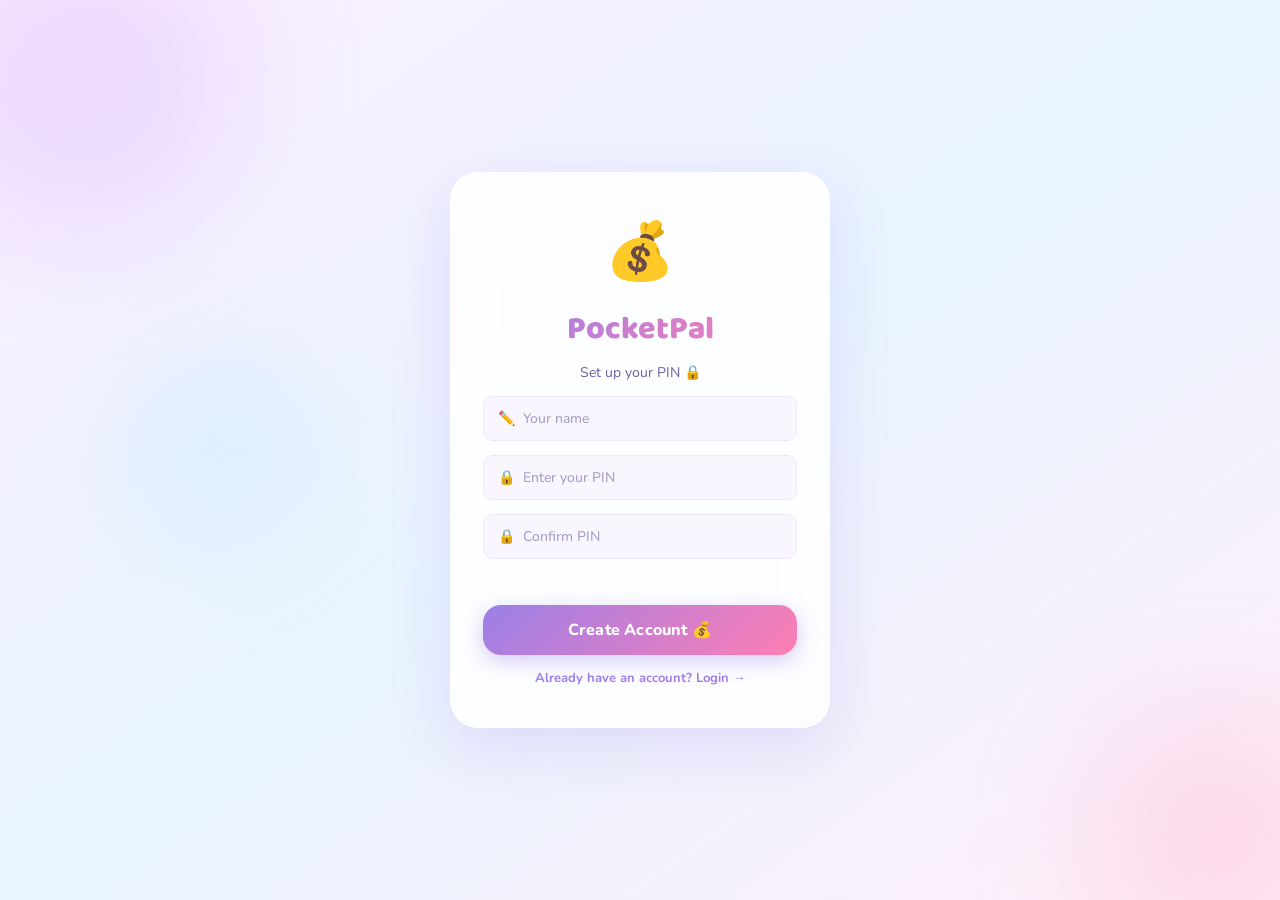
==== commit 96d9245d: "Update index.html" ====
--- a/index.html
+++ b/index.html
@@ -91,12 +91,14 @@
             </div>
             <button class="btn-edit-budget" onclick="focusBudget()">✏️ Edit</button>
           </div>
+
           <div class="hero-bar-wrap">
             <div class="hero-bar">
               <div class="hero-bar-fill" id="progress-fill"></div>
             </div>
             <span class="hero-pct" id="s-pct">0%</span>
           </div>
+
           <div class="hero-stats">
             <div class="hero-stat">
               <span class="hstat-icon spent-icon">💸</span>
@@ -105,7 +107,9 @@
                 <p class="hstat-val spent-val" id="s-spent">Rs. 0</p>
               </div>
             </div>
+
             <div class="hero-divider"></div>
+
             <div class="hero-stat">
               <span class="hstat-icon left-icon" id="left-icon">🟢</span>
               <div>
@@ -116,7 +120,7 @@
           </div>
         </div>
 
-        <!-- Budget Input (hidden panel) -->
+        <!-- Budget Input Panel -->
         <div class="budget-panel" id="budget-panel" style="display:none;">
           <p class="panel-title">Set your budget for <span id="panel-month-label"></span></p>
           <div class="budget-row">
@@ -128,80 +132,29 @@
           </div>
         </div>
 
-        <!-- Expense List -->
         <div class="section-header">
           <h2 class="section-title">Expenses</h2>
           <span class="badge" id="exp-count">0</span>
         </div>
+
         <div id="expense-list"></div>
-      </section>
-
-      <!-- ── ADD EXPENSE ── -->
-      <section class="page" id="tab-add">
-        <h2 class="page-heading">Add Expense 💰</h2>
-
-        <div class="add-card">
-          <label class="field-label">Category</label>
-          <div class="cat-chips" id="cat-chips"></div>
-
-          <label class="field-label">Amount</label>
-          <div class="field-wrap">
-            <span class="field-prefix">Rs.</span>
-            <input class="field field-prefixed" type="number" id="exp-amount" placeholder="0" min="0" />
-          </div>
-
-          <label class="field-label">Date</label>
-          <input class="field" type="date" id="exp-date" />
-
-          <label class="field-label">Place / Shop <span class="optional">(optional)</span></label>
-          <input class="field" type="text" id="exp-place" placeholder="e.g. Al-Fatah, School canteen" />
-
-          <label class="field-label">Note <span class="optional">(optional)</span></label>
-          <textarea class="field" id="exp-note" rows="2" placeholder="Any detail..."></textarea>
-
-          <button class="btn-add" onclick="addExpense()">✨ Add Expense</button>
-        </div>
-      </section>
-
-      <!-- ── HISTORY ── -->
-      <section class="page" id="tab-history">
-        <h2 class="page-heading">History 📅</h2>
-        <div id="history-list"></div>
-      </section>
-
-      <!-- ── SETTINGS ── -->
-      <section class="page" id="tab-settings">
-        <h2 class="page-heading">Settings ⚙️</h2>
-
-        <div class="settings-card">
-          <h3 class="settings-title">✨ Custom Categories</h3>
-          <p class="settings-sub">Add categories that aren't in the defaults.</p>
-          <div class="settings-row">
-            <input class="field" type="text" id="new-cat-name" placeholder="Category name" />
-            <input class="field emoji-field" type="text" id="new-cat-icon" placeholder="😊" maxlength="2" />
-            <button class="btn-save" onclick="addCustomCat()">Add</button>
-          </div>
-          <div class="custom-cat-list" id="custom-cat-list"></div>
-        </div>
-
-        <div class="settings-card">
-          <h3 class="settings-title">🔒 Change PIN</h3>
-          <input class="field" type="password" id="old-pin" placeholder="Current PIN" style="margin-bottom:10px;" />
-          <input class="field" type="password" id="new-pin" placeholder="New PIN" style="margin-bottom:10px;" />
-          <button class="btn-save" onclick="changePin()">Update PIN</button>
-          <p id="pin-msg" style="color:var(--green);font-size:13px;margin-top:8px;display:none;">✅ PIN updated!</p>
-        </div>
-
-        <div class="settings-card danger-card">
-          <h3 class="settings-title">🗑️ Clear Month Data</h3>
-          <p class="settings-sub">Remove all expenses for the current month.</p>
-          <button class="btn-danger" onclick="clearMonth()">Clear This Month</button>
-        </div>
       </section>
 
     </main>
   </div>
 
   <script src="app.js"></script>
+
+  <script>
+  /* FIX FOR EDIT BUTTON */
+  function focusBudget(){
+      const panel = document.getElementById("budget-panel");
+      const input = document.getElementById("budget-input");
+
+      panel.style.display = "block";
+      input.focus();
+  }
+  </script>
+
 </body>
 </html>
--- a/style.css
+++ b/style.css
@@ -0,0 +1,581 @@
+/* ═══════════════════════════════════════════════
+   PocketPal – style.css
+   Aesthetic: Soft pastel kawaii meets clean finance
+   ═══════════════════════════════════════════════ */
+
+@import url('https://fonts.googleapis.com/css2?family=Nunito:wght@400;500;600;700;800;900&family=Baloo+2:wght@500;600;700;800&display=swap');
+
+/* ── TOKENS ── */
+:root {
+  --pink:        #ff7eb3;
+  --pink-light:  #fff0f7;
+  --pink-mid:    #ffd6ea;
+  --purple:      #9b7fe8;
+  --purple-light:#f2eeff;
+  --purple-mid:  #ddd3ff;
+  --teal:        #3ecfb2;
+  --teal-light:  #e4fdf7;
+  --green:       #34c77b;
+  --green-light: #e6faf1;
+  --red:         #ff5a7a;
+  --red-light:   #fff0f2;
+  --yellow:      #ffca3a;
+  --yellow-light:#fffbe6;
+  --orange:      #ff8c42;
+  --orange-light:#fff4ec;
+
+  --bg:          #fdf8ff;
+  --bg2:         #f7f0ff;
+  --surface:     #ffffff;
+  --surface2:    #faf6ff;
+  --border:      #ede6ff;
+  --border2:     #d9cfff;
+  --text:        #2d1f5e;
+  --text2:       #6b5fa0;
+  --text3:       #a89fc8;
+
+  --radius:      18px;
+  --radius-sm:   10px;
+  --radius-pill: 99px;
+  --shadow:      0 4px 20px rgba(155,127,232,0.12);
+  --shadow-md:   0 8px 32px rgba(155,127,232,0.18);
+
+  --font-display: 'Baloo 2', cursive;
+  --font-body:    'Nunito', sans-serif;
+}
+
+/* ── RESET ── */
+*, *::before, *::after { box-sizing: border-box; margin: 0; padding: 0; }
+body {
+  font-family: var(--font-body);
+  background: var(--bg);
+  color: var(--text);
+  min-height: 100vh;
+  overflow-x: hidden;
+}
+
+/* ══════════════════════════════════════════════
+   LOCK SCREEN
+   ══════════════════════════════════════════════ */
+#lock-screen {
+  position: fixed; inset: 0;
+  background: linear-gradient(145deg, #fceeff 0%, #e8f4ff 50%, #ffeef8 100%);
+  display: flex; align-items: center; justify-content: center;
+  z-index: 1000; padding: 24px;
+  overflow: hidden;
+}
+
+/* Decorative blobs */
+.lock-blob {
+  position: absolute; border-radius: 50%;
+  filter: blur(60px); opacity: 0.35; pointer-events: none;
+}
+.lock-blob-1 {
+  width: 320px; height: 320px;
+  background: #d9b8ff;
+  top: -80px; left: -80px;
+  animation: blobFloat 6s ease-in-out infinite;
+}
+.lock-blob-2 {
+  width: 250px; height: 250px;
+  background: #ffb3d1;
+  bottom: -60px; right: -60px;
+  animation: blobFloat 8s ease-in-out infinite reverse;
+}
+.lock-blob-3 {
+  width: 180px; height: 180px;
+  background: #b3e8ff;
+  top: 40%; left: 10%;
+  animation: blobFloat 7s ease-in-out infinite 2s;
+}
+@keyframes blobFloat {
+  0%, 100% { transform: translateY(0) scale(1); }
+  50% { transform: translateY(-20px) scale(1.05); }
+}
+
+.lock-card {
+  background: rgba(255,255,255,0.85);
+  backdrop-filter: blur(20px);
+  border: 1.5px solid rgba(255,255,255,0.9);
+  border-radius: 28px;
+  padding: 40px 32px;
+  width: 100%; max-width: 380px;
+  box-shadow: 0 20px 60px rgba(155,127,232,0.2);
+  display: flex; flex-direction: column; gap: 14px;
+  position: relative; z-index: 1;
+  animation: cardIn 0.5s cubic-bezier(0.34,1.56,0.64,1) both;
+}
+@keyframes cardIn {
+  from { transform: translateY(30px) scale(0.95); opacity: 0; }
+  to   { transform: translateY(0) scale(1); opacity: 1; }
+}
+
+.lock-logo {
+  font-size: 56px; text-align: center;
+  animation: logoFloat 2s ease-in-out infinite;
+}
+@keyframes logoFloat {
+  0%, 100% { transform: translateY(0); }
+  50% { transform: translateY(-6px); }
+}
+
+.lock-title {
+  font-family: var(--font-display);
+  font-size: 32px; font-weight: 800;
+  text-align: center;
+  background: linear-gradient(135deg, var(--purple), var(--pink));
+  -webkit-background-clip: text; -webkit-text-fill-color: transparent;
+  background-clip: text;
+}
+
+.lock-sub {
+  text-align: center; color: var(--text2);
+  font-size: 14px; margin-top: -6px;
+}
+
+.lock-error {
+  color: var(--red); font-size: 13px;
+  text-align: center; font-weight: 600;
+  min-height: 18px;
+}
+
+.btn-lock {
+  background: linear-gradient(135deg, var(--purple), var(--pink));
+  color: #fff; border: none; cursor: pointer;
+  padding: 14px; border-radius: var(--radius);
+  font-family: var(--font-body); font-size: 16px; font-weight: 800;
+  width: 100%; transition: transform 0.15s, box-shadow 0.15s;
+  box-shadow: 0 6px 20px rgba(155,127,232,0.4);
+  letter-spacing: 0.2px;
+}
+.btn-lock:hover { transform: translateY(-2px); box-shadow: 0 10px 28px rgba(155,127,232,0.5); }
+.btn-lock:active { transform: scale(0.98); }
+
+.lock-switch {
+  text-align: center; color: var(--purple);
+  font-size: 13px; font-weight: 700;
+  cursor: pointer; transition: color 0.15s;
+}
+.lock-switch:hover { color: var(--pink); }
+
+/* ══════════════════════════════════════════════
+   FIELDS (shared)
+   ══════════════════════════════════════════════ */
+.field {
+  width: 100%;
+  background: var(--surface2);
+  border: 1.5px solid var(--border);
+  color: var(--text);
+  font-family: var(--font-body);
+  font-size: 14px; font-weight: 600;
+  padding: 12px 14px;
+  border-radius: var(--radius-sm);
+  outline: none;
+  transition: border-color 0.2s, box-shadow 0.2s;
+}
+.field:focus {
+  border-color: var(--purple);
+  box-shadow: 0 0 0 3px rgba(155,127,232,0.15);
+}
+.field::placeholder { color: var(--text3); font-weight: 500; }
+
+.field-wrap { position: relative; }
+.field-prefix {
+  position: absolute; left: 12px; top: 50%; transform: translateY(-50%);
+  font-size: 13px; color: var(--text3); font-weight: 700;
+  pointer-events: none; font-family: var(--font-body);
+}
+.field-prefixed { padding-left: 42px !important; }
+
+textarea.field { resize: vertical; }
+
+.field-label {
+  display: block; font-size: 12px; font-weight: 800;
+  color: var(--text2); text-transform: uppercase; letter-spacing: 0.8px;
+  margin-bottom: 6px; margin-top: 14px;
+}
+.field-label:first-child { margin-top: 0; }
+.optional { font-weight: 500; text-transform: none; color: var(--text3); letter-spacing: 0; }
+
+/* ══════════════════════════════════════════════
+   TOP BAR
+   ══════════════════════════════════════════════ */
+.topbar {
+  background: var(--surface);
+  border-bottom: 1.5px solid var(--border);
+  padding: 0 18px;
+  height: 56px;
+  display: flex; align-items: center; justify-content: space-between;
+  position: sticky; top: 0; z-index: 50;
+  box-shadow: 0 2px 12px rgba(155,127,232,0.07);
+}
+.topbar-left { display: flex; align-items: center; gap: 8px; }
+.topbar-logo { font-size: 26px; }
+.topbar-brand {
+  font-family: var(--font-display);
+  font-size: 20px; font-weight: 800;
+  background: linear-gradient(135deg, var(--purple), var(--pink));
+  -webkit-background-clip: text; -webkit-text-fill-color: transparent;
+  background-clip: text;
+}
+.topbar-right { display: flex; align-items: center; gap: 10px; }
+
+.month-select {
+  background: var(--purple-light);
+  border: 1.5px solid var(--border2);
+  color: var(--text); font-family: var(--font-body);
+  font-size: 13px; font-weight: 700;
+  padding: 7px 10px; border-radius: var(--radius-pill);
+  outline: none; cursor: pointer;
+}
+
+.btn-icon {
+  background: var(--pink-light); border: 1.5px solid var(--pink-mid);
+  font-size: 18px; width: 36px; height: 36px; border-radius: var(--radius-pill);
+  cursor: pointer; display: flex; align-items: center; justify-content: center;
+  transition: transform 0.15s;
+}
+.btn-icon:hover { transform: scale(1.1); }
+
+/* ══════════════════════════════════════════════
+   BOTTOM NAV
+   ══════════════════════════════════════════════ */
+.bottom-nav {
+  position: fixed; bottom: 0; left: 0; right: 0;
+  background: var(--surface);
+  border-top: 1.5px solid var(--border);
+  display: flex; align-items: center; justify-content: space-around;
+  padding: 8px 0 12px;
+  z-index: 50;
+  box-shadow: 0 -4px 20px rgba(155,127,232,0.08);
+}
+
+.nav-btn {
+  background: none; border: none; cursor: pointer;
+  display: flex; flex-direction: column; align-items: center; gap: 3px;
+  padding: 4px 16px; border-radius: var(--radius);
+  transition: transform 0.15s;
+  position: relative;
+}
+.nav-btn:hover { transform: translateY(-2px); }
+
+.nav-icon { font-size: 22px; line-height: 1; }
+.nav-label { font-size: 10px; font-weight: 700; color: var(--text3); font-family: var(--font-body); }
+.nav-btn.active .nav-icon { filter: drop-shadow(0 0 4px rgba(155,127,232,0.5)); }
+.nav-btn.active .nav-label { color: var(--purple); }
+
+/* FAB (center Add button) */
+.nav-fab {
+  width: 52px; height: 52px; border-radius: 50%;
+  background: linear-gradient(135deg, var(--purple), var(--pink));
+  color: #fff; font-size: 28px; font-weight: 300;
+  display: flex; align-items: center; justify-content: center;
+  box-shadow: 0 6px 20px rgba(155,127,232,0.45);
+  margin-top: -18px;
+  transition: transform 0.15s, box-shadow 0.15s;
+  line-height: 1;
+}
+.nav-btn:hover .nav-fab { transform: scale(1.08); box-shadow: 0 10px 28px rgba(155,127,232,0.55); }
+
+/* ══════════════════════════════════════════════
+   PAGES & LAYOUT
+   ══════════════════════════════════════════════ */
+.pages {
+  padding: 16px 16px 100px;
+  max-width: 600px; margin: 0 auto;
+}
+
+.page { display: none; }
+.page.active { display: block; animation: fadeUp 0.3s ease both; }
+@keyframes fadeUp {
+  from { transform: translateY(12px); opacity: 0; }
+  to   { transform: translateY(0); opacity: 1; }
+}
+
+.page-heading {
+  font-family: var(--font-display);
+  font-size: 22px; font-weight: 800;
+  color: var(--text);
+  margin-bottom: 18px;
+}
+
+/* ══════════════════════════════════════════════
+   DASHBOARD
+   ══════════════════════════════════════════════ */
+.greet-bar { margin-bottom: 16px; }
+.greet-text { font-size: 18px; font-weight: 800; color: var(--text); }
+.greet-text strong { color: var(--purple); }
+.greet-month { font-size: 13px; color: var(--text2); margin-top: 2px; font-weight: 600; }
+
+/* Hero card */
+.hero-card {
+  background: linear-gradient(135deg, #6c3fc9 0%, #a63d8c 100%);
+  border-radius: 24px;
+  padding: 22px 20px;
+  margin-bottom: 20px;
+  box-shadow: 0 12px 32px rgba(108,63,201,0.35);
+  position: relative; overflow: hidden;
+}
+.hero-card::before {
+  content: ''; position: absolute;
+  width: 200px; height: 200px; border-radius: 50%;
+  background: rgba(255,255,255,0.07);
+  top: -60px; right: -40px;
+}
+.hero-card::after {
+  content: ''; position: absolute;
+  width: 120px; height: 120px; border-radius: 50%;
+  background: rgba(255,255,255,0.05);
+  bottom: -30px; left: 20px;
+}
+
+.hero-top { display: flex; justify-content: space-between; align-items: flex-start; margin-bottom: 16px; }
+.hero-label { font-size: 12px; color: rgba(255,255,255,0.7); font-weight: 700; text-transform: uppercase; letter-spacing: 0.8px; }
+.hero-amount { font-family: var(--font-display); font-size: 30px; font-weight: 800; color: #fff; margin-top: 4px; }
+
+.btn-edit-budget {
+  background: rgba(255,255,255,0.18);
+  border: 1px solid rgba(255,255,255,0.3);
+  color: #fff; font-size: 12px; font-weight: 700;
+  padding: 6px 12px; border-radius: var(--radius-pill);
+  cursor: pointer; font-family: var(--font-body);
+  transition: background 0.15s;
+}
+.btn-edit-budget:hover { background: rgba(255,255,255,0.28); }
+
+.hero-bar-wrap { display: flex; align-items: center; gap: 10px; margin-bottom: 18px; }
+.hero-bar { flex: 1; height: 8px; background: rgba(255,255,255,0.2); border-radius: 99px; overflow: hidden; }
+.hero-bar-fill { height: 100%; border-radius: 99px; background: #ffe066; transition: width 0.7s cubic-bezier(0.4,0,0.2,1); }
+.hero-pct { font-size: 13px; font-weight: 800; color: #ffe066; min-width: 36px; text-align: right; }
+
+.hero-stats { display: flex; align-items: center; gap: 0; }
+.hero-stat { flex: 1; display: flex; align-items: center; gap: 10px; }
+.hero-divider { width: 1px; height: 36px; background: rgba(255,255,255,0.2); margin: 0 16px; }
+.hstat-icon { font-size: 20px; }
+.hstat-label { font-size: 11px; color: rgba(255,255,255,0.65); font-weight: 700; }
+.hstat-val { font-size: 16px; font-weight: 800; color: #fff; font-family: var(--font-display); }
+.spent-val { color: #ffb3c8 !important; }
+
+/* Budget panel */
+.budget-panel {
+  background: var(--purple-light);
+  border: 1.5px solid var(--border2);
+  border-radius: var(--radius);
+  padding: 16px 18px;
+  margin-bottom: 20px;
+  animation: fadeUp 0.25s ease both;
+}
+.panel-title { font-size: 13px; font-weight: 800; color: var(--text2); margin-bottom: 12px; }
+.budget-row { display: flex; gap: 10px; }
+.budget-row .field-wrap { flex: 1; }
+
+.btn-save {
+  background: var(--purple);
+  color: #fff; border: none; cursor: pointer;
+  padding: 12px 20px; border-radius: var(--radius-sm);
+  font-family: var(--font-body); font-size: 14px; font-weight: 800;
+  transition: background 0.15s, transform 0.1s;
+  white-space: nowrap;
+}
+.btn-save:hover { background: var(--pink); transform: translateY(-1px); }
+.btn-save:active { transform: scale(0.97); }
+
+/* Section header */
+.section-header { display: flex; align-items: center; gap: 10px; margin-bottom: 12px; }
+.section-title { font-family: var(--font-display); font-size: 17px; font-weight: 800; color: var(--text); }
+.badge {
+  background: var(--purple-mid);
+  color: var(--purple);
+  font-size: 11px; font-weight: 800;
+  padding: 3px 9px; border-radius: var(--radius-pill);
+}
+
+/* Expense items */
+.expense-item {
+  background: var(--surface);
+  border: 1.5px solid var(--border);
+  border-radius: var(--radius);
+  padding: 14px 14px;
+  margin-bottom: 10px;
+  display: flex; align-items: center; gap: 13px;
+  transition: transform 0.15s, box-shadow 0.15s;
+  animation: itemIn 0.3s ease both;
+}
+@keyframes itemIn {
+  from { transform: translateX(-10px); opacity: 0; }
+  to   { transform: translateX(0); opacity: 1; }
+}
+.expense-item:hover { transform: translateY(-2px); box-shadow: var(--shadow); }
+
+.cat-bubble {
+  width: 44px; height: 44px; border-radius: 14px;
+  display: flex; align-items: center; justify-content: center;
+  font-size: 22px; flex-shrink: 0;
+}
+.exp-info { flex: 1; min-width: 0; }
+.exp-cat { font-size: 14px; font-weight: 800; color: var(--text); }
+.exp-meta { font-size: 12px; color: var(--text3); margin-top: 2px; font-weight: 600; }
+.exp-amount { font-family: var(--font-display); font-size: 17px; font-weight: 800; color: var(--red); flex-shrink: 0; }
+.btn-del {
+  background: var(--red-light); border: none;
+  color: var(--red); font-size: 14px; width: 28px; height: 28px;
+  border-radius: var(--radius-pill); cursor: pointer;
+  display: flex; align-items: center; justify-content: center;
+  flex-shrink: 0; transition: transform 0.15s, background 0.15s;
+}
+.btn-del:hover { background: var(--red); color: #fff; transform: scale(1.1); }
+
+.empty-state {
+  text-align: center; padding: 40px 0;
+  color: var(--text3); font-size: 14px; font-weight: 600;
+}
+.empty-state-icon { font-size: 48px; display: block; margin-bottom: 10px; }
+
+/* ══════════════════════════════════════════════
+   ADD PAGE
+   ══════════════════════════════════════════════ */
+.add-card {
+  background: var(--surface);
+  border: 1.5px solid var(--border);
+  border-radius: 24px;
+  padding: 22px 18px;
+  box-shadow: var(--shadow);
+}
+
+/* Category chips */
+.cat-chips { display: flex; flex-wrap: wrap; gap: 8px; margin-bottom: 4px; }
+.cat-chip {
+  background: var(--surface2);
+  border: 1.5px solid var(--border);
+  color: var(--text2);
+  padding: 7px 13px; border-radius: var(--radius-pill);
+  font-size: 13px; font-weight: 700;
+  cursor: pointer; transition: all 0.15s;
+  display: flex; align-items: center; gap: 5px;
+  font-family: var(--font-body);
+}
+.cat-chip:hover { border-color: var(--purple); color: var(--purple); background: var(--purple-light); }
+.cat-chip.selected {
+  background: linear-gradient(135deg, var(--purple), var(--pink));
+  color: #fff; border-color: transparent;
+  box-shadow: 0 4px 12px rgba(155,127,232,0.35);
+  transform: scale(1.04);
+}
+
+.btn-add {
+  width: 100%; margin-top: 20px;
+  background: linear-gradient(135deg, var(--purple), var(--pink));
+  color: #fff; border: none; cursor: pointer;
+  padding: 15px; border-radius: var(--radius);
+  font-family: var(--font-body); font-size: 16px; font-weight: 800;
+  transition: transform 0.15s, box-shadow 0.15s;
+  box-shadow: 0 6px 20px rgba(155,127,232,0.4);
+  letter-spacing: 0.2px;
+}
+.btn-add:hover { transform: translateY(-2px); box-shadow: 0 10px 28px rgba(155,127,232,0.5); }
+.btn-add:active { transform: scale(0.98); }
+
+/* ══════════════════════════════════════════════
+   HISTORY
+   ══════════════════════════════════════════════ */
+.month-card {
+  background: var(--surface);
+  border: 1.5px solid var(--border);
+  border-radius: var(--radius);
+  margin-bottom: 14px;
+  overflow: hidden;
+  box-shadow: var(--shadow);
+}
+.month-header {
+  padding: 16px 18px; cursor: pointer;
+  display: flex; justify-content: space-between; align-items: center;
+  transition: background 0.15s;
+}
+.month-header:hover { background: var(--surface2); }
+.month-name { font-family: var(--font-display); font-size: 16px; font-weight: 800; color: var(--text); }
+
+.month-chips { display: flex; gap: 8px; flex-wrap: wrap; }
+.chip-stat {
+  background: var(--purple-light);
+  border: 1px solid var(--border2);
+  border-radius: var(--radius-pill);
+  padding: 4px 10px; text-align: center;
+}
+.chip-stat .cs-label { font-size: 9px; color: var(--text3); font-weight: 800; text-transform: uppercase; display: block; }
+.chip-stat .cs-val { font-size: 13px; font-weight: 800; color: var(--text); display: block; font-family: var(--font-display); }
+.chip-stat.spent .cs-val { color: var(--red); }
+.chip-stat.left .cs-val { color: var(--green); }
+.chip-stat.over .cs-val { color: var(--red); }
+
+.month-body { display: none; padding: 0 18px 18px; border-top: 1.5px solid var(--border); }
+.month-body.open { display: block; }
+
+.cat-breakdown { margin-bottom: 14px; margin-top: 14px; }
+.cat-row { display: flex; align-items: center; gap: 8px; margin-bottom: 9px; }
+.cat-row-icon { font-size: 16px; width: 22px; }
+.cat-row-name { font-size: 12px; font-weight: 700; color: var(--text2); width: 100px; overflow: hidden; text-overflow: ellipsis; white-space: nowrap; }
+.cat-row-bar { flex: 1; height: 6px; background: var(--bg2); border-radius: 99px; overflow: hidden; }
+.cat-row-fill { height: 100%; border-radius: 99px; background: var(--purple); }
+.cat-row-amt { font-size: 12px; font-weight: 800; color: var(--text3); width: 72px; text-align: right; font-family: var(--font-display); }
+
+.hist-expense-row {
+  display: flex; justify-content: space-between; align-items: center;
+  padding: 9px 0; border-bottom: 1px dashed var(--border);
+}
+.hist-expense-row:last-child { border-bottom: none; }
+.hist-exp-left { display: flex; align-items: center; gap: 8px; }
+.hist-exp-cat { font-size: 13px; font-weight: 800; color: var(--text); }
+.hist-exp-meta { font-size: 11px; color: var(--text3); font-weight: 600; }
+.hist-exp-amt { font-size: 14px; font-weight: 800; color: var(--red); font-family: var(--font-display); }
+
+/* ══════════════════════════════════════════════
+   SETTINGS
+   ══════════════════════════════════════════════ */
+.settings-card {
+  background: var(--surface);
+  border: 1.5px solid var(--border);
+  border-radius: var(--radius);
+  padding: 20px 18px;
+  margin-bottom: 14px;
+  box-shadow: var(--shadow);
+}
+.settings-title { font-family: var(--font-display); font-size: 16px; font-weight: 800; color: var(--text); margin-bottom: 6px; }
+.settings-sub { font-size: 13px; color: var(--text3); font-weight: 600; margin-bottom: 14px; }
+
+.settings-row { display: flex; gap: 8px; align-items: center; }
+.settings-row .field { flex: 1; }
+.emoji-field { width: 60px !important; flex: none !important; text-align: center; font-size: 20px; padding: 8px; }
+
+.custom-cat-list { display: flex; flex-wrap: wrap; gap: 8px; margin-top: 14px; }
+.custom-cat-tag {
+  background: var(--purple-light);
+  border: 1.5px solid var(--border2);
+  border-radius: var(--radius-pill);
+  padding: 6px 12px; font-size: 13px; font-weight: 700;
+  display: flex; align-items: center; gap: 6px; color: var(--text);
+}
+.custom-cat-tag button {
+  background: none; border: none; cursor: pointer;
+  color: var(--text3); font-size: 14px; padding: 0; line-height: 1;
+  transition: color 0.15s;
+}
+.custom-cat-tag button:hover { color: var(--red); }
+
+.danger-card { border-color: #ffd6d6; background: #fff8f8; }
+.btn-danger {
+  background: var(--red-light); color: var(--red);
+  border: 1.5px solid #ffb3c0; cursor: pointer;
+  padding: 11px 20px; border-radius: var(--radius-sm);
+  font-family: var(--font-body); font-size: 14px; font-weight: 800;
+  transition: all 0.15s;
+}
+.btn-danger:hover { background: var(--red); color: #fff; }
+
+/* ══════════════════════════════════════════════
+   RESPONSIVE
+   ══════════════════════════════════════════════ */
+@media (max-width: 420px) {
+  .hero-amount { font-size: 26px; }
+  .month-chips { gap: 6px; }
+  .chip-stat { padding: 3px 8px; }
+}
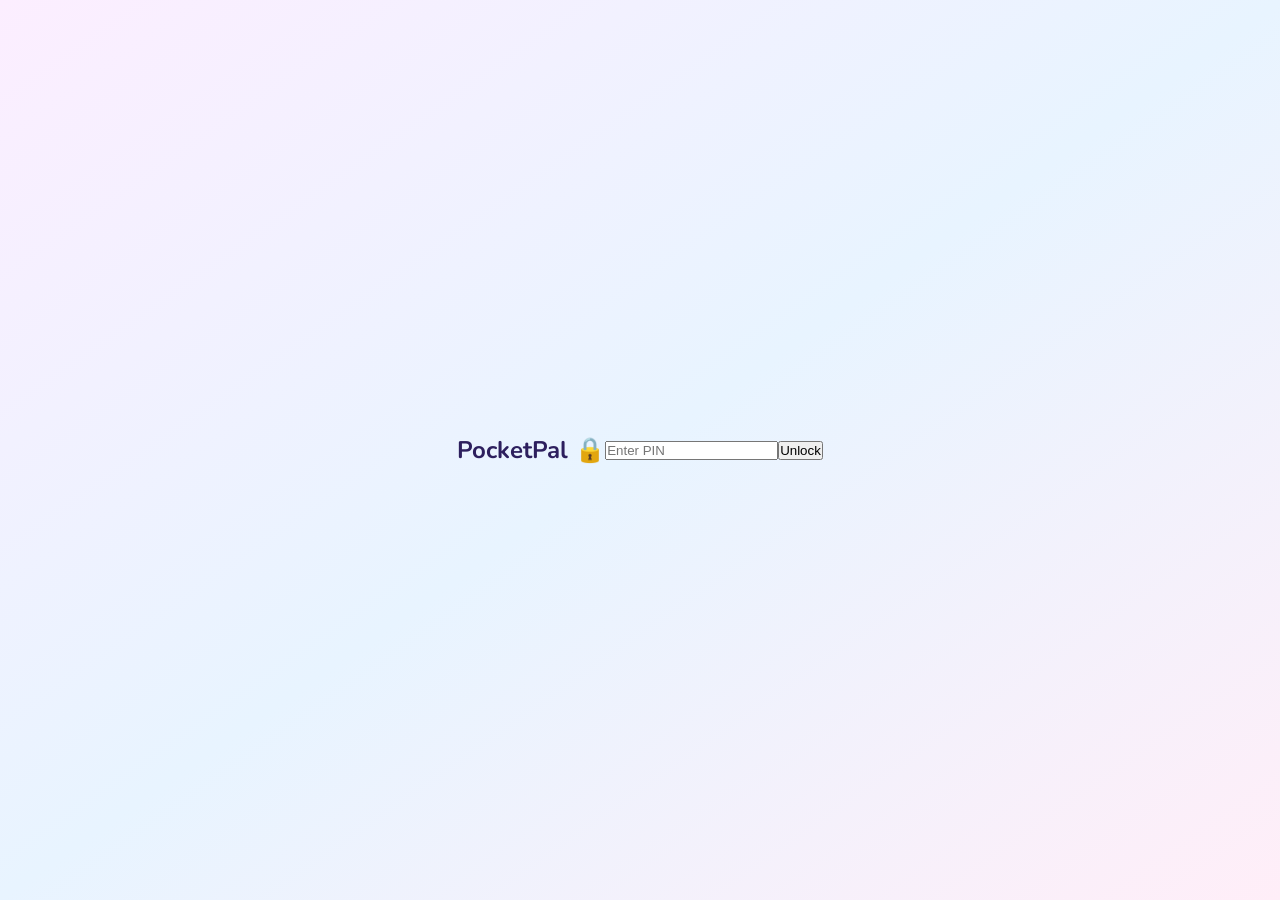
==== commit e6e44cf1: "Update index.html" ====
--- a/index.html
+++ b/index.html
@@ -1,160 +1,106 @@
 <!DOCTYPE html>
 <html lang="en">
 <head>
-  <meta charset="UTF-8" />
-  <meta name="viewport" content="width=device-width, initial-scale=1.0" />
-  <title>PocketPal – Money Tracker</title>
-  <link rel="preconnect" href="https://fonts.googleapis.com" />
-  <link href="https://fonts.googleapis.com/css2?family=Nunito:wght@400;500;600;700;800;900&family=Baloo+2:wght@400;500;600;700;800&display=swap" rel="stylesheet" />
-  <link rel="stylesheet" href="style.css" />
+<meta charset="UTF-8">
+<meta name="viewport" content="width=device-width, initial-scale=1.0">
+<title>PocketPal</title>
+<link rel="stylesheet" href="style.css">
 </head>
+
 <body>
 
-  <!-- ══════════════ LOCK SCREEN ══════════════ -->
-  <div id="lock-screen">
-    <div class="lock-blob lock-blob-1"></div>
-    <div class="lock-blob lock-blob-2"></div>
-    <div class="lock-blob lock-blob-3"></div>
+<!-- LOCK SCREEN -->
+<div id="lock-screen" class="lock">
+  <h2>PocketPal 🔒</h2>
+  <input id="pin-input" type="password" placeholder="Enter PIN">
+  <button id="lock-btn">Unlock</button>
+  <p id="lock-error"></p>
+</div>
 
-    <div class="lock-card">
-      <div class="lock-logo">💰</div>
-      <h1 class="lock-title">PocketPal</h1>
-      <p class="lock-sub" id="lock-sub">Your cute little money diary 🌸</p>
+<!-- APP -->
+<div id="app">
 
-      <div id="signup-fields" style="display:none;">
-        <input class="field" type="text" id="reg-name" placeholder="✏️  Your name" autocomplete="off" />
-      </div>
+<header class="top">
+  <h2>Hello <span id="greet-name">friend</span> 👋</h2>
+  <p id="greet-month"></p>
 
-      <input class="field" type="password" id="pin-input" placeholder="🔒  Enter your PIN" maxlength="20" />
+  <select id="month-select" onchange="switchMonth()"></select>
 
-      <div id="pin-confirm-wrap" style="display:none;">
-        <input class="field" type="password" id="pin-confirm" placeholder="🔒  Confirm PIN" maxlength="20" />
-      </div>
+  <button onclick="focusBudget()">✏️ Edit Budget</button>
+</header>
 
-      <p class="lock-error" id="lock-error"></p>
+<!-- BUDGET PANEL -->
+<div id="budget-panel">
+  <input id="budget-input" type="number" placeholder="Enter budget">
+  <button onclick="saveBudget()">Save</button>
+</div>
 
-      <button class="btn-lock" id="lock-btn">Let me in! ✨</button>
-      <p class="lock-switch" id="lock-switch">New here? Create account →</p>
-    </div>
-  </div>
+<!-- DASHBOARD -->
+<section id="tab-dashboard" class="page active">
 
-  <!-- ══════════════ MAIN APP ══════════════ -->
-  <div id="app" style="display:none;">
+<div class="card">
+  <p>Budget</p>
+  <h2 id="s-budget">0</h2>
+</div>
 
-    <!-- TOP BAR -->
-    <header class="topbar">
-      <div class="topbar-left">
-        <span class="topbar-logo">💰</span>
-        <span class="topbar-brand">PocketPal</span>
-      </div>
-      <div class="topbar-right">
-        <select id="month-select" class="month-select" onchange="switchMonth()"></select>
-        <button class="btn-icon" onclick="logout()" title="Logout">👋</button>
-      </div>
-    </header>
+<div class="card">
+  <p>Spent</p>
+  <h2 id="s-spent">0</h2>
+</div>
 
-    <!-- BOTTOM NAV TABS -->
-    <nav class="bottom-nav">
-      <button class="nav-btn active" data-tab="dashboard" onclick="showTab('dashboard')">
-        <span class="nav-icon">🏠</span>
-        <span class="nav-label">Home</span>
-      </button>
-      <button class="nav-btn" data-tab="add" onclick="showTab('add')">
-        <span class="nav-fab">＋</span>
-      </button>
-      <button class="nav-btn" data-tab="history" onclick="showTab('history')">
-        <span class="nav-icon">📅</span>
-        <span class="nav-label">History</span>
-      </button>
-      <button class="nav-btn" data-tab="settings" onclick="showTab('settings')">
-        <span class="nav-icon">⚙️</span>
-        <span class="nav-label">Settings</span>
-      </button>
-    </nav>
+<div class="card">
+  <p>Remaining</p>
+  <h2 id="s-left">0</h2>
+</div>
 
-    <!-- PAGES -->
-    <main class="pages">
+<div id="progress">
+  <div id="progress-fill"></div>
+</div>
 
-      <!-- ── DASHBOARD ── -->
-      <section class="page active" id="tab-dashboard">
-        <div class="greet-bar">
-          <p class="greet-text">Hey <strong id="greet-name">friend</strong>! 👋</p>
-          <p class="greet-month" id="greet-month"></p>
-        </div>
+<h3>Expenses</h3>
+<div id="expense-list"></div>
 
-        <!-- Budget Hero Card -->
-        <div class="hero-card">
-          <div class="hero-top">
-            <div>
-              <p class="hero-label">Monthly Budget</p>
-              <p class="hero-amount" id="s-budget">Rs. 0</p>
-            </div>
-            <button class="btn-edit-budget" onclick="focusBudget()">✏️ Edit</button>
-          </div>
+</section>
 
-          <div class="hero-bar-wrap">
-            <div class="hero-bar">
-              <div class="hero-bar-fill" id="progress-fill"></div>
-            </div>
-            <span class="hero-pct" id="s-pct">0%</span>
-          </div>
+<!-- ADD EXPENSE -->
+<section id="tab-add" class="page">
 
-          <div class="hero-stats">
-            <div class="hero-stat">
-              <span class="hstat-icon spent-icon">💸</span>
-              <div>
-                <p class="hstat-label">Spent</p>
-                <p class="hstat-val spent-val" id="s-spent">Rs. 0</p>
-              </div>
-            </div>
+<input id="exp-amount" type="number" placeholder="Amount">
+<input id="exp-date" type="date">
 
-            <div class="hero-divider"></div>
+<input id="exp-place" placeholder="Place">
+<input id="exp-note" placeholder="Note">
 
-            <div class="hero-stat">
-              <span class="hstat-icon left-icon" id="left-icon">🟢</span>
-              <div>
-                <p class="hstat-label" id="leftover-label">Remaining</p>
-                <p class="hstat-val" id="s-left" style="color:var(--green)">Rs. 0</p>
-              </div>
-            </div>
-          </div>
-        </div>
+<div id="cat-chips"></div>
 
-        <!-- Budget Input Panel -->
-        <div class="budget-panel" id="budget-panel" style="display:none;">
-          <p class="panel-title">Set your budget for <span id="panel-month-label"></span></p>
-          <div class="budget-row">
-            <div class="field-wrap">
-              <span class="field-prefix">Rs.</span>
-              <input class="field field-prefixed" type="number" id="budget-input" placeholder="e.g. 5000" min="0" />
-            </div>
-            <button class="btn-save" onclick="saveBudget()">Save 💾</button>
-          </div>
-        </div>
+<button onclick="addExpense()">Add Expense</button>
 
-        <div class="section-header">
-          <h2 class="section-title">Expenses</h2>
-          <span class="badge" id="exp-count">0</span>
-        </div>
+</section>
 
-        <div id="expense-list"></div>
-      </section>
+<!-- HISTORY -->
+<section id="tab-history" class="page">
+<div id="history-list"></div>
+</section>
 
-    </main>
-  </div>
+<!-- NAV -->
+<nav class="bottom">
 
-  <script src="app.js"></script>
+<button class="nav-btn active" onclick="showTab('dashboard')">
+🏠
+</button>
 
-  <script>
-  /* FIX FOR EDIT BUTTON */
-  function focusBudget(){
-      const panel = document.getElementById("budget-panel");
-      const input = document.getElementById("budget-input");
+<button class="nav-btn" onclick="showTab('add')">
+➕
+</button>
 
-      panel.style.display = "block";
-      input.focus();
-  }
-  </script>
+<button class="nav-btn" onclick="showTab('history')">
+📜
+</button>
 
+</nav>
+
+</div>
+
+<script src="app.js"></script>
 </body>
 </html>
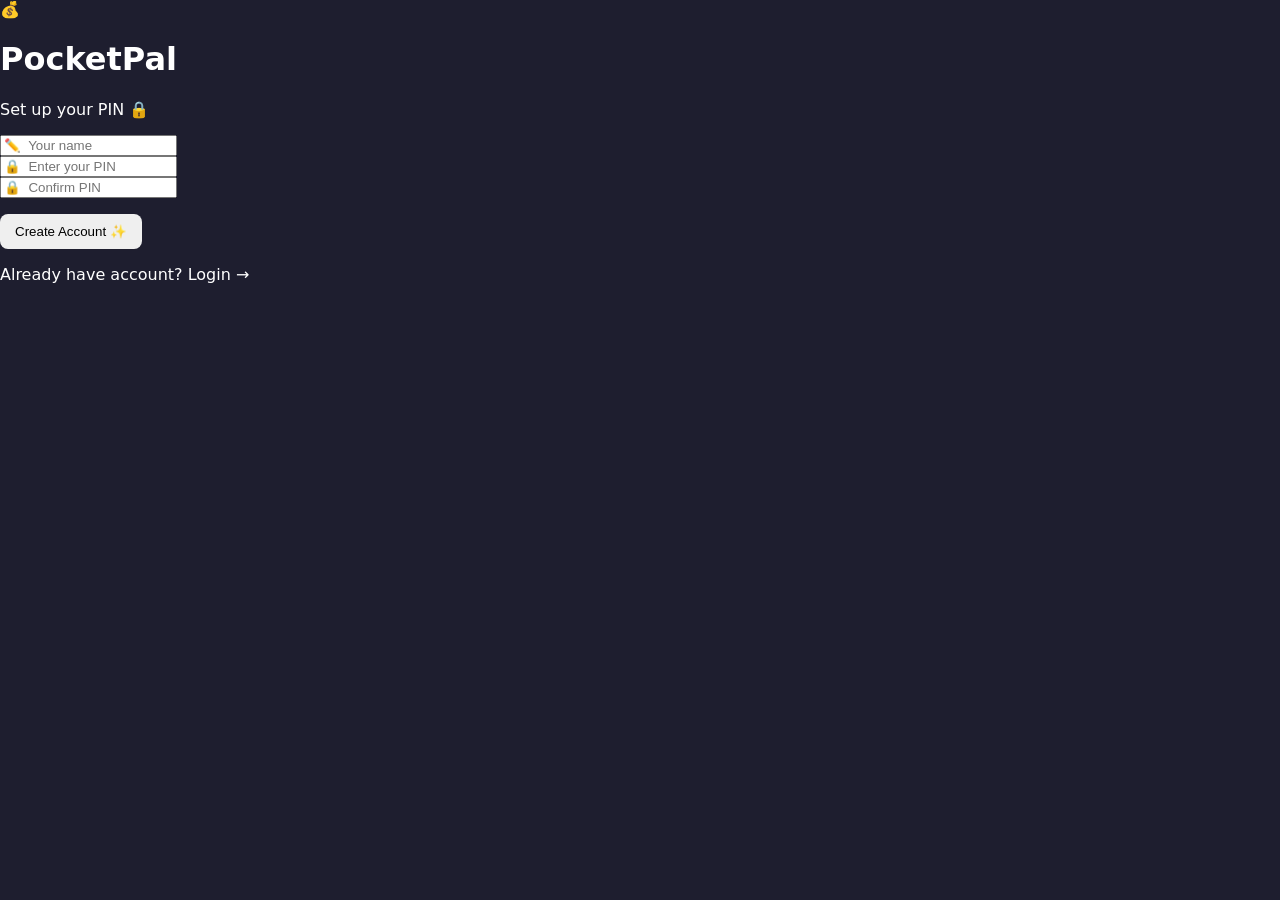
==== commit 677c40f9: "Update index.html" ====
--- a/index.html
+++ b/index.html
@@ -1,106 +1,185 @@
 <!DOCTYPE html>
 <html lang="en">
 <head>
-<meta charset="UTF-8">
-<meta name="viewport" content="width=device-width, initial-scale=1.0">
-<title>PocketPal</title>
-<link rel="stylesheet" href="style.css">
+  <meta charset="UTF-8" />
+  <meta name="viewport" content="width=device-width, initial-scale=1.0" />
+  <title>PocketPal – Money Tracker</title>
+  <link rel="preconnect" href="https://fonts.googleapis.com" />
+  <link href="https://fonts.googleapis.com/css2?family=Nunito:wght@400;500;600;700;800;900&family=Baloo+2:wght@500;600;700;800&display=swap" rel="stylesheet" />
+  <link rel="stylesheet" href="style.css" />
 </head>
-
 <body>
 
-<!-- LOCK SCREEN -->
-<div id="lock-screen" class="lock">
-  <h2>PocketPal 🔒</h2>
-  <input id="pin-input" type="password" placeholder="Enter PIN">
-  <button id="lock-btn">Unlock</button>
-  <p id="lock-error"></p>
-</div>
+  <!-- LOCK SCREEN -->
+  <div id="lock-screen">
+    <div class="lock-blob lock-blob-1"></div>
+    <div class="lock-blob lock-blob-2"></div>
+    <div class="lock-blob lock-blob-3"></div>
+    <div class="lock-card">
+      <div class="lock-logo">💰</div>
+      <h1 class="lock-title">PocketPal</h1>
+      <p class="lock-sub" id="lock-sub">Your cute little money diary 🌸</p>
+      <div id="signup-fields" style="display:none;">
+        <input class="field" type="text" id="reg-name" placeholder="✏️  Your name" autocomplete="off" />
+      </div>
+      <input class="field" type="password" id="pin-input" placeholder="🔒  Enter your PIN" maxlength="20" />
+      <div id="pin-confirm-wrap" style="display:none;">
+        <input class="field" type="password" id="pin-confirm" placeholder="🔒  Confirm PIN" maxlength="20" />
+      </div>
+      <p class="lock-error" id="lock-error"></p>
+      <button class="btn-lock" id="lock-btn">Let me in! ✨</button>
+      <p class="lock-switch" id="lock-switch">New here? Create account →</p>
+    </div>
+  </div>
 
-<!-- APP -->
-<div id="app">
+  <!-- MAIN APP -->
+  <div id="app" style="display:none;">
 
-<header class="top">
-  <h2>Hello <span id="greet-name">friend</span> 👋</h2>
-  <p id="greet-month"></p>
+    <header class="topbar">
+      <div class="topbar-left">
+        <span class="topbar-logo">💰</span>
+        <span class="topbar-brand">PocketPal</span>
+      </div>
+      <div class="topbar-right">
+        <select id="month-select" class="month-select" onchange="switchMonth()"></select>
+        <button class="btn-icon" onclick="logout()" title="Logout">👋</button>
+      </div>
+    </header>
 
-  <select id="month-select" onchange="switchMonth()"></select>
+    <nav class="bottom-nav">
+      <button class="nav-btn active" data-tab="dashboard" onclick="showTab('dashboard')">
+        <span class="nav-icon">🏠</span>
+        <span class="nav-label">Home</span>
+      </button>
+      <button class="nav-btn" data-tab="add" onclick="showTab('add')">
+        <span class="nav-fab">＋</span>
+      </button>
+      <button class="nav-btn" data-tab="history" onclick="showTab('history')">
+        <span class="nav-icon">📅</span>
+        <span class="nav-label">History</span>
+      </button>
+      <button class="nav-btn" data-tab="settings" onclick="showTab('settings')">
+        <span class="nav-icon">⚙️</span>
+        <span class="nav-label">Settings</span>
+      </button>
+    </nav>
 
-  <button onclick="focusBudget()">✏️ Edit Budget</button>
-</header>
+    <main class="pages">
 
-<!-- BUDGET PANEL -->
-<div id="budget-panel">
-  <input id="budget-input" type="number" placeholder="Enter budget">
-  <button onclick="saveBudget()">Save</button>
-</div>
+      <!-- DASHBOARD -->
+      <section class="page active" id="tab-dashboard">
+        <div class="greet-bar">
+          <p class="greet-text">Hey <strong id="greet-name">friend</strong>! 👋</p>
+          <p class="greet-month" id="greet-month"></p>
+        </div>
 
-<!-- DASHBOARD -->
-<section id="tab-dashboard" class="page active">
+        <!-- Budget Card - always visible, no toggle -->
+        <div class="budget-set-card">
+          <p class="bsc-title">💰 Monthly Budget</p>
+          <div class="bsc-row">
+            <div class="bsc-input-wrap">
+              <span class="bsc-prefix">Rs.</span>
+              <input type="number" id="budget-input" class="bsc-input" placeholder="Enter pocket money / income" min="0" />
+            </div>
+            <button class="bsc-btn" onclick="saveBudget()">Set ✓</button>
+          </div>
+          <p class="bsc-hint" id="bsc-hint"></p>
+        </div>
 
-<div class="card">
-  <p>Budget</p>
-  <h2 id="s-budget">0</h2>
-</div>
+        <!-- Stats -->
+        <div class="hero-card">
+          <div class="hero-top">
+            <div>
+              <p class="hero-label">Budget</p>
+              <p class="hero-amount" id="s-budget">Rs. 0</p>
+            </div>
+            <div style="text-align:right;">
+              <p class="hero-label">Spent</p>
+              <p class="hero-spent" id="s-spent">Rs. 0</p>
+            </div>
+          </div>
+          <div class="hero-bar-wrap">
+            <div class="hero-bar"><div class="hero-bar-fill" id="progress-fill"></div></div>
+            <span class="hero-pct" id="s-pct">0%</span>
+          </div>
+          <div class="hero-bottom">
+            <span class="hero-left-label" id="leftover-label">Remaining</span>
+            <span class="hero-left-val" id="s-left">Rs. 0</span>
+          </div>
+        </div>
 
-<div class="card">
-  <p>Spent</p>
-  <h2 id="s-spent">0</h2>
-</div>
+        <div class="section-header">
+          <h2 class="section-title">Expenses</h2>
+          <span class="badge" id="exp-count">0</span>
+        </div>
+        <div id="expense-list"></div>
+      </section>
 
-<div class="card">
-  <p>Remaining</p>
-  <h2 id="s-left">0</h2>
-</div>
+      <!-- ADD EXPENSE -->
+      <section class="page" id="tab-add">
+        <h2 class="page-heading">Add Expense 💸</h2>
+        <div class="add-card">
+          <p class="field-label">Category</p>
+          <div class="cat-chips" id="cat-chips"></div>
 
-<div id="progress">
-  <div id="progress-fill"></div>
-</div>
+          <p class="field-label">Amount</p>
+          <div class="amt-wrap">
+            <span class="amt-prefix">Rs.</span>
+            <input type="number" id="exp-amount" class="amt-input" placeholder="0" min="0" />
+          </div>
 
-<h3>Expenses</h3>
-<div id="expense-list"></div>
+          <p class="field-label">Date</p>
+          <input class="field" type="date" id="exp-date" />
 
-</section>
+          <p class="field-label">Place / Shop <span class="optional">(optional)</span></p>
+          <input class="field" type="text" id="exp-place" placeholder="e.g. Al-Fatah, School canteen" />
 
-<!-- ADD EXPENSE -->
-<section id="tab-add" class="page">
+          <p class="field-label">Note <span class="optional">(optional)</span></p>
+          <textarea class="field" id="exp-note" rows="2" placeholder="Any extra detail..."></textarea>
 
-<input id="exp-amount" type="number" placeholder="Amount">
-<input id="exp-date" type="date">
+          <button class="btn-add" onclick="addExpense()">✨ Add Expense</button>
+        </div>
+      </section>
 
-<input id="exp-place" placeholder="Place">
-<input id="exp-note" placeholder="Note">
+      <!-- HISTORY -->
+      <section class="page" id="tab-history">
+        <h2 class="page-heading">History 📅</h2>
+        <div id="history-list"></div>
+      </section>
 
-<div id="cat-chips"></div>
+      <!-- SETTINGS -->
+      <section class="page" id="tab-settings">
+        <h2 class="page-heading">Settings ⚙️</h2>
 
-<button onclick="addExpense()">Add Expense</button>
+        <div class="settings-card">
+          <h3 class="settings-title">✨ Custom Categories</h3>
+          <p class="settings-sub">Add your own spending categories.</p>
+          <div class="settings-row">
+            <input class="field" type="text" id="new-cat-name" placeholder="Category name" />
+            <input class="field emoji-field" type="text" id="new-cat-icon" placeholder="😊" maxlength="2" />
+            <button class="btn-save" onclick="addCustomCat()">Add</button>
+          </div>
+          <div class="custom-cat-list" id="custom-cat-list"></div>
+        </div>
 
-</section>
+        <div class="settings-card">
+          <h3 class="settings-title">🔒 Change PIN</h3>
+          <input class="field" type="password" id="old-pin" placeholder="Current PIN" style="margin-bottom:10px;" />
+          <input class="field" type="password" id="new-pin" placeholder="New PIN" style="margin-bottom:10px;" />
+          <button class="btn-save" onclick="changePin()">Update PIN</button>
+          <p id="pin-msg" style="color:#34c77b;font-size:13px;margin-top:8px;display:none;">✅ PIN updated!</p>
+        </div>
 
-<!-- HISTORY -->
-<section id="tab-history" class="page">
-<div id="history-list"></div>
-</section>
+        <div class="settings-card danger-card">
+          <h3 class="settings-title">🗑️ Clear Month Data</h3>
+          <p class="settings-sub">Delete all expenses for the current month.</p>
+          <button class="btn-danger" onclick="clearMonth()">Clear This Month</button>
+        </div>
+      </section>
 
-<!-- NAV -->
-<nav class="bottom">
+    </main>
+  </div>
 
-<button class="nav-btn active" onclick="showTab('dashboard')">
-🏠
-</button>
-
-<button class="nav-btn" onclick="showTab('add')">
-➕
-</button>
-
-<button class="nav-btn" onclick="showTab('history')">
-📜
-</button>
-
-</nav>
-
-</div>
-
-<script src="app.js"></script>
+  <script src="app.js"></script>
 </body>
 </html>
--- a/style.css
+++ b/style.css
@@ -1,581 +1,85 @@
-/* ═══════════════════════════════════════════════
-   PocketPal – style.css
-   Aesthetic: Soft pastel kawaii meets clean finance
-   ═══════════════════════════════════════════════ */
-
-@import url('https://fonts.googleapis.com/css2?family=Nunito:wght@400;500;600;700;800;900&family=Baloo+2:wght@500;600;700;800&display=swap');
-
-/* ── TOKENS ── */
-:root {
-  --pink:        #ff7eb3;
-  --pink-light:  #fff0f7;
-  --pink-mid:    #ffd6ea;
-  --purple:      #9b7fe8;
-  --purple-light:#f2eeff;
-  --purple-mid:  #ddd3ff;
-  --teal:        #3ecfb2;
-  --teal-light:  #e4fdf7;
-  --green:       #34c77b;
-  --green-light: #e6faf1;
-  --red:         #ff5a7a;
-  --red-light:   #fff0f2;
-  --yellow:      #ffca3a;
-  --yellow-light:#fffbe6;
-  --orange:      #ff8c42;
-  --orange-light:#fff4ec;
-
-  --bg:          #fdf8ff;
-  --bg2:         #f7f0ff;
-  --surface:     #ffffff;
-  --surface2:    #faf6ff;
-  --border:      #ede6ff;
-  --border2:     #d9cfff;
-  --text:        #2d1f5e;
-  --text2:       #6b5fa0;
-  --text3:       #a89fc8;
-
-  --radius:      18px;
-  --radius-sm:   10px;
-  --radius-pill: 99px;
-  --shadow:      0 4px 20px rgba(155,127,232,0.12);
-  --shadow-md:   0 8px 32px rgba(155,127,232,0.18);
-
-  --font-display: 'Baloo 2', cursive;
-  --font-body:    'Nunito', sans-serif;
+body{
+font-family:system-ui;
+margin:0;
+background:#1e1e2f;
+color:white;
 }
 
-/* ── RESET ── */
-*, *::before, *::after { box-sizing: border-box; margin: 0; padding: 0; }
-body {
-  font-family: var(--font-body);
-  background: var(--bg);
-  color: var(--text);
-  min-height: 100vh;
-  overflow-x: hidden;
+.top{
+padding:20px;
+background:#2b2b45;
 }
 
-/* ══════════════════════════════════════════════
-   LOCK SCREEN
-   ══════════════════════════════════════════════ */
-#lock-screen {
-  position: fixed; inset: 0;
-  background: linear-gradient(145deg, #fceeff 0%, #e8f4ff 50%, #ffeef8 100%);
-  display: flex; align-items: center; justify-content: center;
-  z-index: 1000; padding: 24px;
-  overflow: hidden;
+.page{
+display:none;
+padding:20px;
 }
 
-/* Decorative blobs */
-.lock-blob {
-  position: absolute; border-radius: 50%;
-  filter: blur(60px); opacity: 0.35; pointer-events: none;
-}
-.lock-blob-1 {
-  width: 320px; height: 320px;
-  background: #d9b8ff;
-  top: -80px; left: -80px;
-  animation: blobFloat 6s ease-in-out infinite;
-}
-.lock-blob-2 {
-  width: 250px; height: 250px;
-  background: #ffb3d1;
-  bottom: -60px; right: -60px;
-  animation: blobFloat 8s ease-in-out infinite reverse;
-}
-.lock-blob-3 {
-  width: 180px; height: 180px;
-  background: #b3e8ff;
-  top: 40%; left: 10%;
-  animation: blobFloat 7s ease-in-out infinite 2s;
-}
-@keyframes blobFloat {
-  0%, 100% { transform: translateY(0) scale(1); }
-  50% { transform: translateY(-20px) scale(1.05); }
+.page.active{
+display:block;
 }
 
-.lock-card {
-  background: rgba(255,255,255,0.85);
-  backdrop-filter: blur(20px);
-  border: 1.5px solid rgba(255,255,255,0.9);
-  border-radius: 28px;
-  padding: 40px 32px;
-  width: 100%; max-width: 380px;
-  box-shadow: 0 20px 60px rgba(155,127,232,0.2);
-  display: flex; flex-direction: column; gap: 14px;
-  position: relative; z-index: 1;
-  animation: cardIn 0.5s cubic-bezier(0.34,1.56,0.64,1) both;
-}
-@keyframes cardIn {
-  from { transform: translateY(30px) scale(0.95); opacity: 0; }
-  to   { transform: translateY(0) scale(1); opacity: 1; }
+.card{
+background:#2b2b45;
+padding:15px;
+margin:10px 0;
+border-radius:10px;
 }
 
-.lock-logo {
-  font-size: 56px; text-align: center;
-  animation: logoFloat 2s ease-in-out infinite;
-}
-@keyframes logoFloat {
-  0%, 100% { transform: translateY(0); }
-  50% { transform: translateY(-6px); }
+#progress{
+height:10px;
+background:#444;
+border-radius:20px;
+overflow:hidden;
 }
 
-.lock-title {
-  font-family: var(--font-display);
-  font-size: 32px; font-weight: 800;
-  text-align: center;
-  background: linear-gradient(135deg, var(--purple), var(--pink));
-  -webkit-background-clip: text; -webkit-text-fill-color: transparent;
-  background-clip: text;
+#progress-fill{
+height:100%;
+width:0%;
+background:#ffd166;
 }
 
-.lock-sub {
-  text-align: center; color: var(--text2);
-  font-size: 14px; margin-top: -6px;
+button{
+padding:10px 15px;
+border:none;
+border-radius:8px;
+cursor:pointer;
 }
 
-.lock-error {
-  color: var(--red); font-size: 13px;
-  text-align: center; font-weight: 600;
-  min-height: 18px;
+.bottom{
+position:fixed;
+bottom:0;
+width:100%;
+display:flex;
+justify-content:space-around;
+background:#2b2b45;
+padding:10px 0;
 }
 
-.btn-lock {
-  background: linear-gradient(135deg, var(--purple), var(--pink));
-  color: #fff; border: none; cursor: pointer;
-  padding: 14px; border-radius: var(--radius);
-  font-family: var(--font-body); font-size: 16px; font-weight: 800;
-  width: 100%; transition: transform 0.15s, box-shadow 0.15s;
-  box-shadow: 0 6px 20px rgba(155,127,232,0.4);
-  letter-spacing: 0.2px;
-}
-.btn-lock:hover { transform: translateY(-2px); box-shadow: 0 10px 28px rgba(155,127,232,0.5); }
-.btn-lock:active { transform: scale(0.98); }
-
-.lock-switch {
-  text-align: center; color: var(--purple);
-  font-size: 13px; font-weight: 700;
-  cursor: pointer; transition: color 0.15s;
-}
-.lock-switch:hover { color: var(--pink); }
-
-/* ══════════════════════════════════════════════
-   FIELDS (shared)
-   ══════════════════════════════════════════════ */
-.field {
-  width: 100%;
-  background: var(--surface2);
-  border: 1.5px solid var(--border);
-  color: var(--text);
-  font-family: var(--font-body);
-  font-size: 14px; font-weight: 600;
-  padding: 12px 14px;
-  border-radius: var(--radius-sm);
-  outline: none;
-  transition: border-color 0.2s, box-shadow 0.2s;
-}
-.field:focus {
-  border-color: var(--purple);
-  box-shadow: 0 0 0 3px rgba(155,127,232,0.15);
-}
-.field::placeholder { color: var(--text3); font-weight: 500; }
-
-.field-wrap { position: relative; }
-.field-prefix {
-  position: absolute; left: 12px; top: 50%; transform: translateY(-50%);
-  font-size: 13px; color: var(--text3); font-weight: 700;
-  pointer-events: none; font-family: var(--font-body);
-}
-.field-prefixed { padding-left: 42px !important; }
-
-textarea.field { resize: vertical; }
-
-.field-label {
-  display: block; font-size: 12px; font-weight: 800;
-  color: var(--text2); text-transform: uppercase; letter-spacing: 0.8px;
-  margin-bottom: 6px; margin-top: 14px;
-}
-.field-label:first-child { margin-top: 0; }
-.optional { font-weight: 500; text-transform: none; color: var(--text3); letter-spacing: 0; }
-
-/* ══════════════════════════════════════════════
-   TOP BAR
-   ══════════════════════════════════════════════ */
-.topbar {
-  background: var(--surface);
-  border-bottom: 1.5px solid var(--border);
-  padding: 0 18px;
-  height: 56px;
-  display: flex; align-items: center; justify-content: space-between;
-  position: sticky; top: 0; z-index: 50;
-  box-shadow: 0 2px 12px rgba(155,127,232,0.07);
-}
-.topbar-left { display: flex; align-items: center; gap: 8px; }
-.topbar-logo { font-size: 26px; }
-.topbar-brand {
-  font-family: var(--font-display);
-  font-size: 20px; font-weight: 800;
-  background: linear-gradient(135deg, var(--purple), var(--pink));
-  -webkit-background-clip: text; -webkit-text-fill-color: transparent;
-  background-clip: text;
-}
-.topbar-right { display: flex; align-items: center; gap: 10px; }
-
-.month-select {
-  background: var(--purple-light);
-  border: 1.5px solid var(--border2);
-  color: var(--text); font-family: var(--font-body);
-  font-size: 13px; font-weight: 700;
-  padding: 7px 10px; border-radius: var(--radius-pill);
-  outline: none; cursor: pointer;
+.nav-btn{
+background:none;
+color:white;
+font-size:20px;
 }
 
-.btn-icon {
-  background: var(--pink-light); border: 1.5px solid var(--pink-mid);
-  font-size: 18px; width: 36px; height: 36px; border-radius: var(--radius-pill);
-  cursor: pointer; display: flex; align-items: center; justify-content: center;
-  transition: transform 0.15s;
-}
-.btn-icon:hover { transform: scale(1.1); }
-
-/* ══════════════════════════════════════════════
-   BOTTOM NAV
-   ══════════════════════════════════════════════ */
-.bottom-nav {
-  position: fixed; bottom: 0; left: 0; right: 0;
-  background: var(--surface);
-  border-top: 1.5px solid var(--border);
-  display: flex; align-items: center; justify-content: space-around;
-  padding: 8px 0 12px;
-  z-index: 50;
-  box-shadow: 0 -4px 20px rgba(155,127,232,0.08);
+.nav-btn.active{
+color:#ffd166;
 }
 
-.nav-btn {
-  background: none; border: none; cursor: pointer;
-  display: flex; flex-direction: column; align-items: center; gap: 3px;
-  padding: 4px 16px; border-radius: var(--radius);
-  transition: transform 0.15s;
-  position: relative;
-}
-.nav-btn:hover { transform: translateY(-2px); }
-
-.nav-icon { font-size: 22px; line-height: 1; }
-.nav-label { font-size: 10px; font-weight: 700; color: var(--text3); font-family: var(--font-body); }
-.nav-btn.active .nav-icon { filter: drop-shadow(0 0 4px rgba(155,127,232,0.5)); }
-.nav-btn.active .nav-label { color: var(--purple); }
-
-/* FAB (center Add button) */
-.nav-fab {
-  width: 52px; height: 52px; border-radius: 50%;
-  background: linear-gradient(135deg, var(--purple), var(--pink));
-  color: #fff; font-size: 28px; font-weight: 300;
-  display: flex; align-items: center; justify-content: center;
-  box-shadow: 0 6px 20px rgba(155,127,232,0.45);
-  margin-top: -18px;
-  transition: transform 0.15s, box-shadow 0.15s;
-  line-height: 1;
-}
-.nav-btn:hover .nav-fab { transform: scale(1.08); box-shadow: 0 10px 28px rgba(155,127,232,0.55); }
-
-/* ══════════════════════════════════════════════
-   PAGES & LAYOUT
-   ══════════════════════════════════════════════ */
-.pages {
-  padding: 16px 16px 100px;
-  max-width: 600px; margin: 0 auto;
+#budget-panel{
+display:none;
+margin:20px;
 }
 
-.page { display: none; }
-.page.active { display: block; animation: fadeUp 0.3s ease both; }
-@keyframes fadeUp {
-  from { transform: translateY(12px); opacity: 0; }
-  to   { transform: translateY(0); opacity: 1; }
+#expense-list{
+margin-top:10px;
 }
 
-.page-heading {
-  font-family: var(--font-display);
-  font-size: 22px; font-weight: 800;
-  color: var(--text);
-  margin-bottom: 18px;
+.expense-item{
+display:flex;
+justify-content:space-between;
+padding:10px;
+background:#2b2b45;
+margin-bottom:8px;
+border-radius:8px;
 }
-
-/* ══════════════════════════════════════════════
-   DASHBOARD
-   ══════════════════════════════════════════════ */
-.greet-bar { margin-bottom: 16px; }
-.greet-text { font-size: 18px; font-weight: 800; color: var(--text); }
-.greet-text strong { color: var(--purple); }
-.greet-month { font-size: 13px; color: var(--text2); margin-top: 2px; font-weight: 600; }
-
-/* Hero card */
-.hero-card {
-  background: linear-gradient(135deg, #6c3fc9 0%, #a63d8c 100%);
-  border-radius: 24px;
-  padding: 22px 20px;
-  margin-bottom: 20px;
-  box-shadow: 0 12px 32px rgba(108,63,201,0.35);
-  position: relative; overflow: hidden;
-}
-.hero-card::before {
-  content: ''; position: absolute;
-  width: 200px; height: 200px; border-radius: 50%;
-  background: rgba(255,255,255,0.07);
-  top: -60px; right: -40px;
-}
-.hero-card::after {
-  content: ''; position: absolute;
-  width: 120px; height: 120px; border-radius: 50%;
-  background: rgba(255,255,255,0.05);
-  bottom: -30px; left: 20px;
-}
-
-.hero-top { display: flex; justify-content: space-between; align-items: flex-start; margin-bottom: 16px; }
-.hero-label { font-size: 12px; color: rgba(255,255,255,0.7); font-weight: 700; text-transform: uppercase; letter-spacing: 0.8px; }
-.hero-amount { font-family: var(--font-display); font-size: 30px; font-weight: 800; color: #fff; margin-top: 4px; }
-
-.btn-edit-budget {
-  background: rgba(255,255,255,0.18);
-  border: 1px solid rgba(255,255,255,0.3);
-  color: #fff; font-size: 12px; font-weight: 700;
-  padding: 6px 12px; border-radius: var(--radius-pill);
-  cursor: pointer; font-family: var(--font-body);
-  transition: background 0.15s;
-}
-.btn-edit-budget:hover { background: rgba(255,255,255,0.28); }
-
-.hero-bar-wrap { display: flex; align-items: center; gap: 10px; margin-bottom: 18px; }
-.hero-bar { flex: 1; height: 8px; background: rgba(255,255,255,0.2); border-radius: 99px; overflow: hidden; }
-.hero-bar-fill { height: 100%; border-radius: 99px; background: #ffe066; transition: width 0.7s cubic-bezier(0.4,0,0.2,1); }
-.hero-pct { font-size: 13px; font-weight: 800; color: #ffe066; min-width: 36px; text-align: right; }
-
-.hero-stats { display: flex; align-items: center; gap: 0; }
-.hero-stat { flex: 1; display: flex; align-items: center; gap: 10px; }
-.hero-divider { width: 1px; height: 36px; background: rgba(255,255,255,0.2); margin: 0 16px; }
-.hstat-icon { font-size: 20px; }
-.hstat-label { font-size: 11px; color: rgba(255,255,255,0.65); font-weight: 700; }
-.hstat-val { font-size: 16px; font-weight: 800; color: #fff; font-family: var(--font-display); }
-.spent-val { color: #ffb3c8 !important; }
-
-/* Budget panel */
-.budget-panel {
-  background: var(--purple-light);
-  border: 1.5px solid var(--border2);
-  border-radius: var(--radius);
-  padding: 16px 18px;
-  margin-bottom: 20px;
-  animation: fadeUp 0.25s ease both;
-}
-.panel-title { font-size: 13px; font-weight: 800; color: var(--text2); margin-bottom: 12px; }
-.budget-row { display: flex; gap: 10px; }
-.budget-row .field-wrap { flex: 1; }
-
-.btn-save {
-  background: var(--purple);
-  color: #fff; border: none; cursor: pointer;
-  padding: 12px 20px; border-radius: var(--radius-sm);
-  font-family: var(--font-body); font-size: 14px; font-weight: 800;
-  transition: background 0.15s, transform 0.1s;
-  white-space: nowrap;
-}
-.btn-save:hover { background: var(--pink); transform: translateY(-1px); }
-.btn-save:active { transform: scale(0.97); }
-
-/* Section header */
-.section-header { display: flex; align-items: center; gap: 10px; margin-bottom: 12px; }
-.section-title { font-family: var(--font-display); font-size: 17px; font-weight: 800; color: var(--text); }
-.badge {
-  background: var(--purple-mid);
-  color: var(--purple);
-  font-size: 11px; font-weight: 800;
-  padding: 3px 9px; border-radius: var(--radius-pill);
-}
-
-/* Expense items */
-.expense-item {
-  background: var(--surface);
-  border: 1.5px solid var(--border);
-  border-radius: var(--radius);
-  padding: 14px 14px;
-  margin-bottom: 10px;
-  display: flex; align-items: center; gap: 13px;
-  transition: transform 0.15s, box-shadow 0.15s;
-  animation: itemIn 0.3s ease both;
-}
-@keyframes itemIn {
-  from { transform: translateX(-10px); opacity: 0; }
-  to   { transform: translateX(0); opacity: 1; }
-}
-.expense-item:hover { transform: translateY(-2px); box-shadow: var(--shadow); }
-
-.cat-bubble {
-  width: 44px; height: 44px; border-radius: 14px;
-  display: flex; align-items: center; justify-content: center;
-  font-size: 22px; flex-shrink: 0;
-}
-.exp-info { flex: 1; min-width: 0; }
-.exp-cat { font-size: 14px; font-weight: 800; color: var(--text); }
-.exp-meta { font-size: 12px; color: var(--text3); margin-top: 2px; font-weight: 600; }
-.exp-amount { font-family: var(--font-display); font-size: 17px; font-weight: 800; color: var(--red); flex-shrink: 0; }
-.btn-del {
-  background: var(--red-light); border: none;
-  color: var(--red); font-size: 14px; width: 28px; height: 28px;
-  border-radius: var(--radius-pill); cursor: pointer;
-  display: flex; align-items: center; justify-content: center;
-  flex-shrink: 0; transition: transform 0.15s, background 0.15s;
-}
-.btn-del:hover { background: var(--red); color: #fff; transform: scale(1.1); }
-
-.empty-state {
-  text-align: center; padding: 40px 0;
-  color: var(--text3); font-size: 14px; font-weight: 600;
-}
-.empty-state-icon { font-size: 48px; display: block; margin-bottom: 10px; }
-
-/* ══════════════════════════════════════════════
-   ADD PAGE
-   ══════════════════════════════════════════════ */
-.add-card {
-  background: var(--surface);
-  border: 1.5px solid var(--border);
-  border-radius: 24px;
-  padding: 22px 18px;
-  box-shadow: var(--shadow);
-}
-
-/* Category chips */
-.cat-chips { display: flex; flex-wrap: wrap; gap: 8px; margin-bottom: 4px; }
-.cat-chip {
-  background: var(--surface2);
-  border: 1.5px solid var(--border);
-  color: var(--text2);
-  padding: 7px 13px; border-radius: var(--radius-pill);
-  font-size: 13px; font-weight: 700;
-  cursor: pointer; transition: all 0.15s;
-  display: flex; align-items: center; gap: 5px;
-  font-family: var(--font-body);
-}
-.cat-chip:hover { border-color: var(--purple); color: var(--purple); background: var(--purple-light); }
-.cat-chip.selected {
-  background: linear-gradient(135deg, var(--purple), var(--pink));
-  color: #fff; border-color: transparent;
-  box-shadow: 0 4px 12px rgba(155,127,232,0.35);
-  transform: scale(1.04);
-}
-
-.btn-add {
-  width: 100%; margin-top: 20px;
-  background: linear-gradient(135deg, var(--purple), var(--pink));
-  color: #fff; border: none; cursor: pointer;
-  padding: 15px; border-radius: var(--radius);
-  font-family: var(--font-body); font-size: 16px; font-weight: 800;
-  transition: transform 0.15s, box-shadow 0.15s;
-  box-shadow: 0 6px 20px rgba(155,127,232,0.4);
-  letter-spacing: 0.2px;
-}
-.btn-add:hover { transform: translateY(-2px); box-shadow: 0 10px 28px rgba(155,127,232,0.5); }
-.btn-add:active { transform: scale(0.98); }
-
-/* ══════════════════════════════════════════════
-   HISTORY
-   ══════════════════════════════════════════════ */
-.month-card {
-  background: var(--surface);
-  border: 1.5px solid var(--border);
-  border-radius: var(--radius);
-  margin-bottom: 14px;
-  overflow: hidden;
-  box-shadow: var(--shadow);
-}
-.month-header {
-  padding: 16px 18px; cursor: pointer;
-  display: flex; justify-content: space-between; align-items: center;
-  transition: background 0.15s;
-}
-.month-header:hover { background: var(--surface2); }
-.month-name { font-family: var(--font-display); font-size: 16px; font-weight: 800; color: var(--text); }
-
-.month-chips { display: flex; gap: 8px; flex-wrap: wrap; }
-.chip-stat {
-  background: var(--purple-light);
-  border: 1px solid var(--border2);
-  border-radius: var(--radius-pill);
-  padding: 4px 10px; text-align: center;
-}
-.chip-stat .cs-label { font-size: 9px; color: var(--text3); font-weight: 800; text-transform: uppercase; display: block; }
-.chip-stat .cs-val { font-size: 13px; font-weight: 800; color: var(--text); display: block; font-family: var(--font-display); }
-.chip-stat.spent .cs-val { color: var(--red); }
-.chip-stat.left .cs-val { color: var(--green); }
-.chip-stat.over .cs-val { color: var(--red); }
-
-.month-body { display: none; padding: 0 18px 18px; border-top: 1.5px solid var(--border); }
-.month-body.open { display: block; }
-
-.cat-breakdown { margin-bottom: 14px; margin-top: 14px; }
-.cat-row { display: flex; align-items: center; gap: 8px; margin-bottom: 9px; }
-.cat-row-icon { font-size: 16px; width: 22px; }
-.cat-row-name { font-size: 12px; font-weight: 700; color: var(--text2); width: 100px; overflow: hidden; text-overflow: ellipsis; white-space: nowrap; }
-.cat-row-bar { flex: 1; height: 6px; background: var(--bg2); border-radius: 99px; overflow: hidden; }
-.cat-row-fill { height: 100%; border-radius: 99px; background: var(--purple); }
-.cat-row-amt { font-size: 12px; font-weight: 800; color: var(--text3); width: 72px; text-align: right; font-family: var(--font-display); }
-
-.hist-expense-row {
-  display: flex; justify-content: space-between; align-items: center;
-  padding: 9px 0; border-bottom: 1px dashed var(--border);
-}
-.hist-expense-row:last-child { border-bottom: none; }
-.hist-exp-left { display: flex; align-items: center; gap: 8px; }
-.hist-exp-cat { font-size: 13px; font-weight: 800; color: var(--text); }
-.hist-exp-meta { font-size: 11px; color: var(--text3); font-weight: 600; }
-.hist-exp-amt { font-size: 14px; font-weight: 800; color: var(--red); font-family: var(--font-display); }
-
-/* ══════════════════════════════════════════════
-   SETTINGS
-   ══════════════════════════════════════════════ */
-.settings-card {
-  background: var(--surface);
-  border: 1.5px solid var(--border);
-  border-radius: var(--radius);
-  padding: 20px 18px;
-  margin-bottom: 14px;
-  box-shadow: var(--shadow);
-}
-.settings-title { font-family: var(--font-display); font-size: 16px; font-weight: 800; color: var(--text); margin-bottom: 6px; }
-.settings-sub { font-size: 13px; color: var(--text3); font-weight: 600; margin-bottom: 14px; }
-
-.settings-row { display: flex; gap: 8px; align-items: center; }
-.settings-row .field { flex: 1; }
-.emoji-field { width: 60px !important; flex: none !important; text-align: center; font-size: 20px; padding: 8px; }
-
-.custom-cat-list { display: flex; flex-wrap: wrap; gap: 8px; margin-top: 14px; }
-.custom-cat-tag {
-  background: var(--purple-light);
-  border: 1.5px solid var(--border2);
-  border-radius: var(--radius-pill);
-  padding: 6px 12px; font-size: 13px; font-weight: 700;
-  display: flex; align-items: center; gap: 6px; color: var(--text);
-}
-.custom-cat-tag button {
-  background: none; border: none; cursor: pointer;
-  color: var(--text3); font-size: 14px; padding: 0; line-height: 1;
-  transition: color 0.15s;
-}
-.custom-cat-tag button:hover { color: var(--red); }
-
-.danger-card { border-color: #ffd6d6; background: #fff8f8; }
-.btn-danger {
-  background: var(--red-light); color: var(--red);
-  border: 1.5px solid #ffb3c0; cursor: pointer;
-  padding: 11px 20px; border-radius: var(--radius-sm);
-  font-family: var(--font-body); font-size: 14px; font-weight: 800;
-  transition: all 0.15s;
-}
-.btn-danger:hover { background: var(--red); color: #fff; }
-
-/* ══════════════════════════════════════════════
-   RESPONSIVE
-   ══════════════════════════════════════════════ */
-@media (max-width: 420px) {
-  .hero-amount { font-size: 26px; }
-  .month-chips { gap: 6px; }
-  .chip-stat { padding: 3px 8px; }
-}
